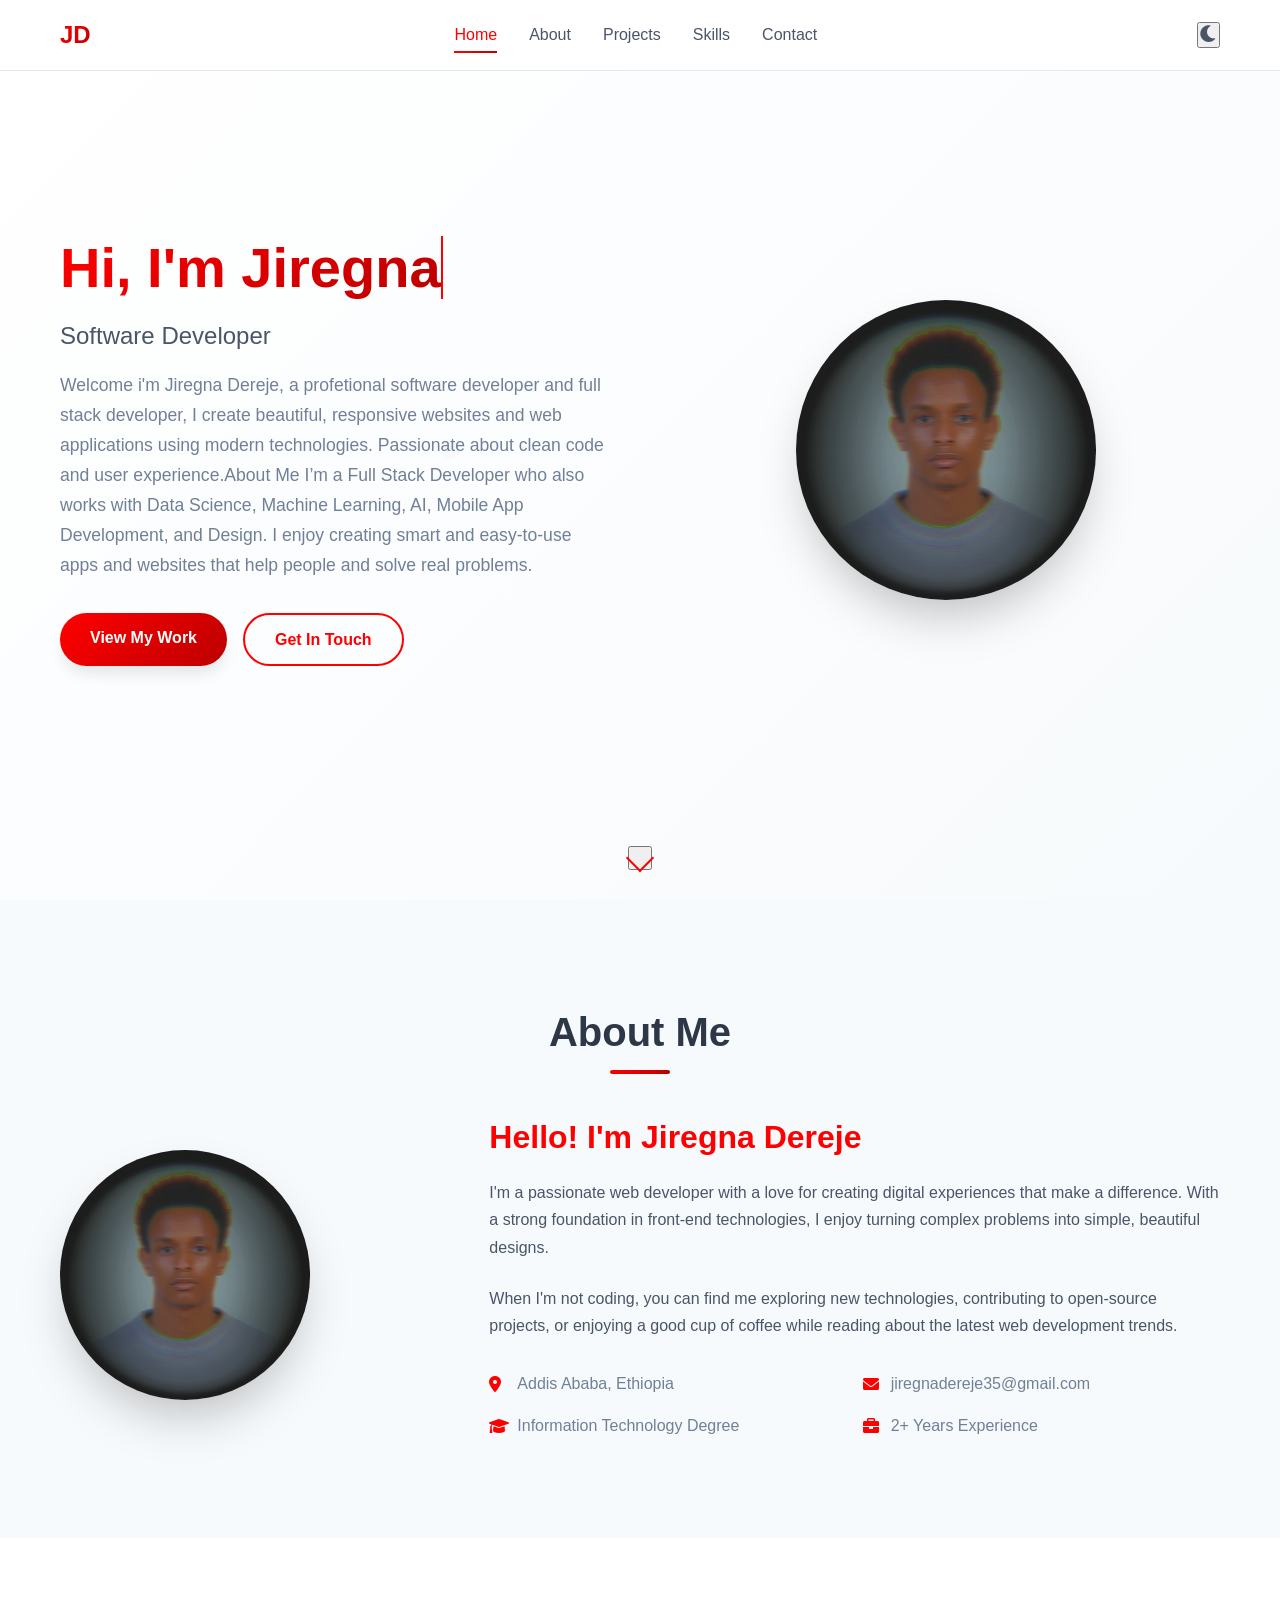
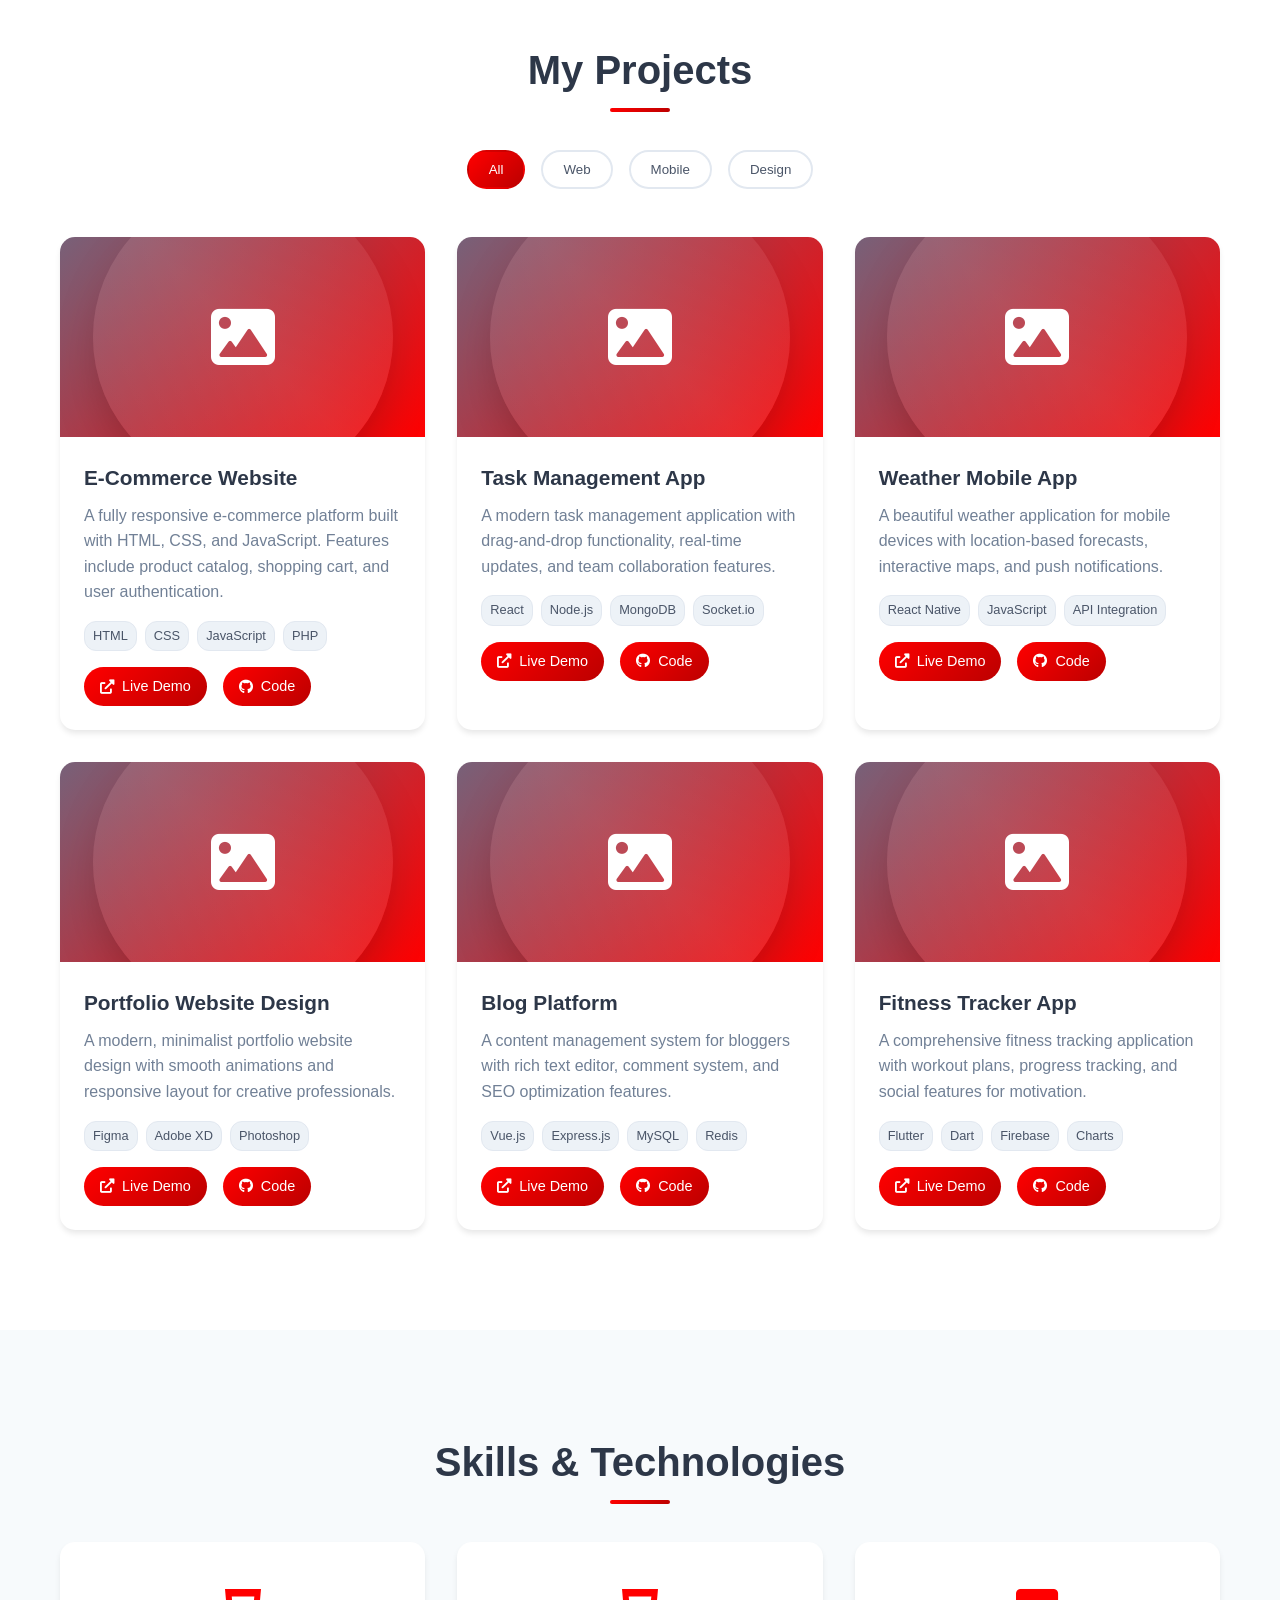
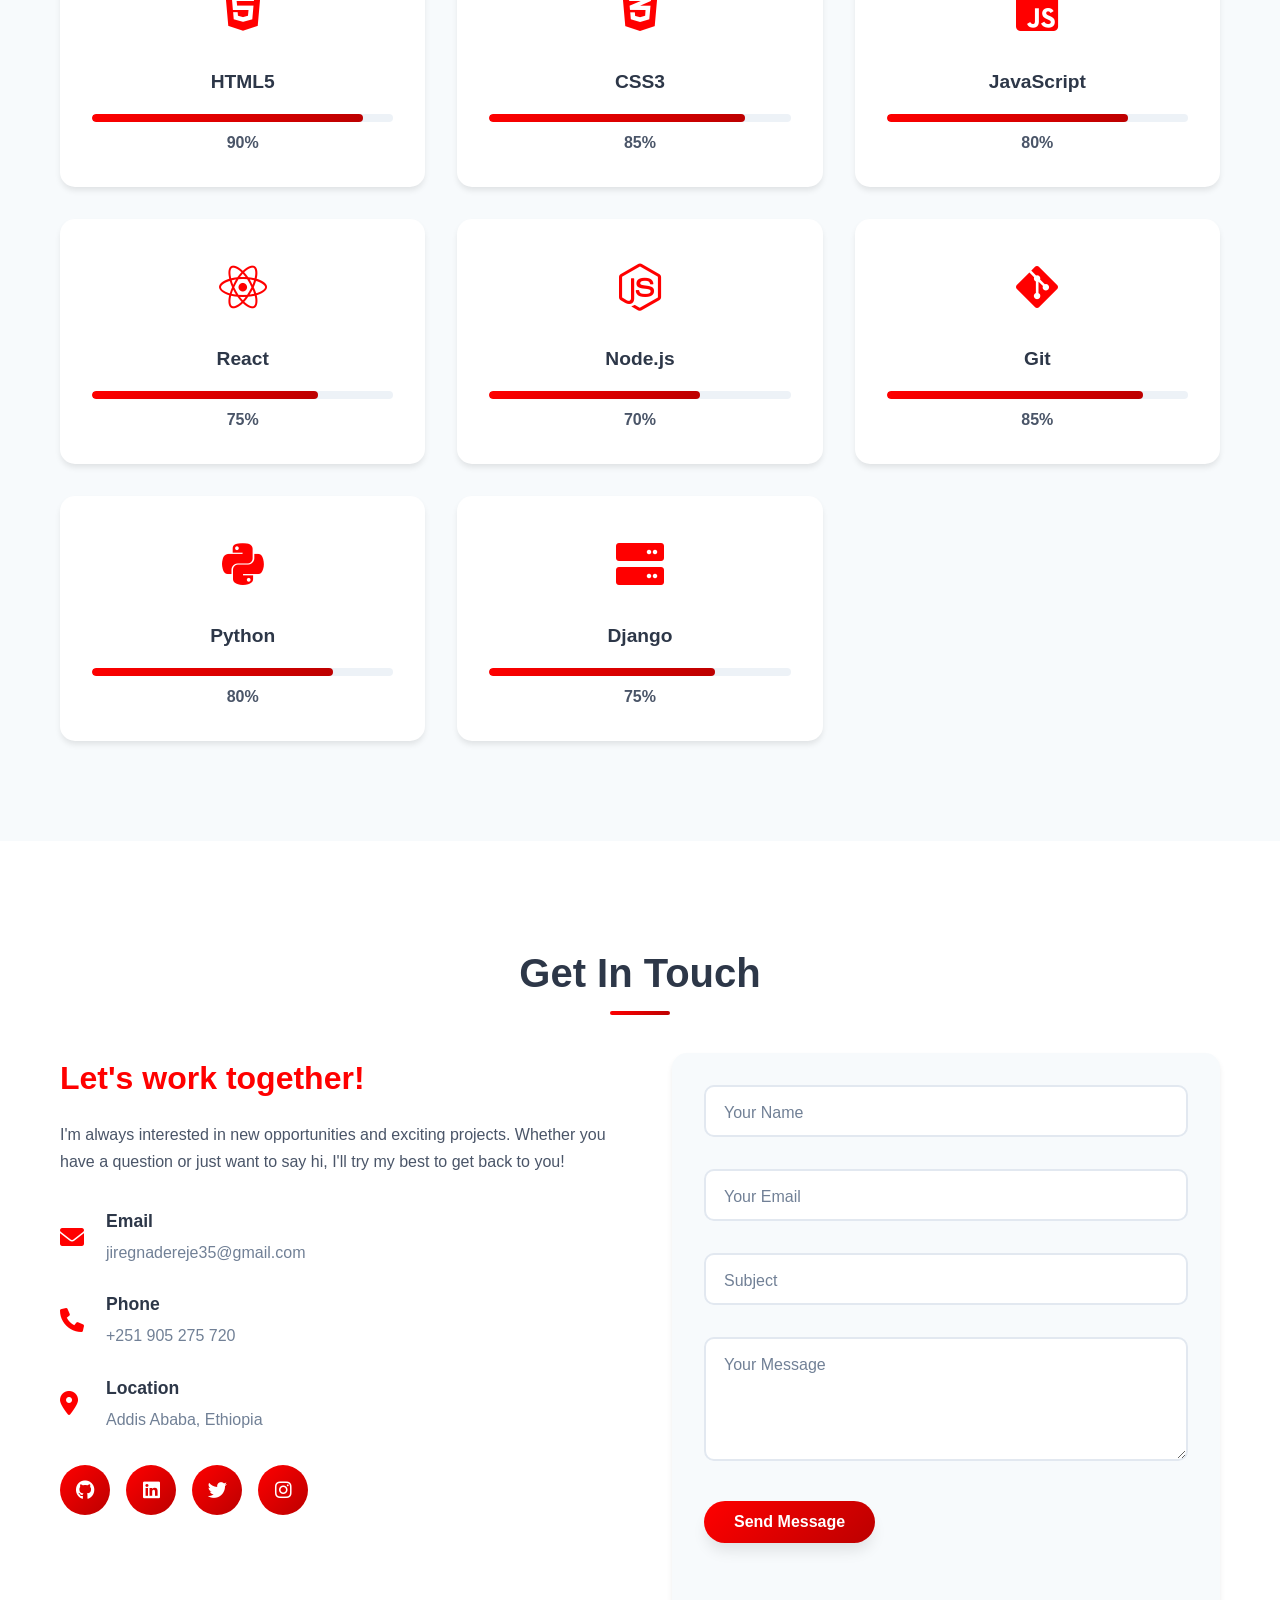
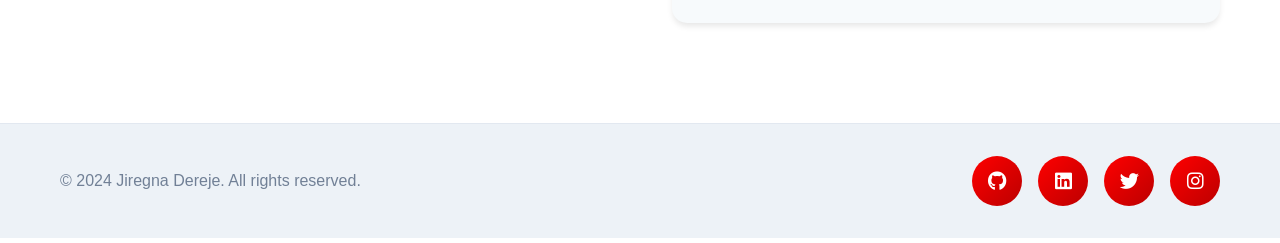
==== index.html @ 5b6cda1b "jd portfolio" ====
<!DOCTYPE html>
<html lang="en">
<head>
    <meta charset="UTF-8">
    <meta name="viewport" content="width=device-width, initial-scale=1.0">
    <title>Jiregna Dereje Portfolio</title>
    <link rel="stylesheet" href="style.css">
    <link href="https://cdnjs.cloudflare.com/ajax/libs/font-awesome/6.0.0/css/all.min.css" rel="stylesheet">
</head>
<body>
    <!-- Preloader -->
    <div id="preloader">
        <div class="loader">
            <div class="loader-inner"></div>
        </div>
    </div>

    <!-- Navigation -->
    <nav class="navbar" id="navbar">
        <div class="nav-container">
            <div class="nav-logo">
                <a href="#home">JD</a>
            </div>
            <div class="nav-menu" id="nav-menu">
                <a href="#home" class="nav-link active">Home</a>
                <a href="#about" class="nav-link">About</a>
                <a href="#projects" class="nav-link">Projects</a>
                <a href="#skills" class="nav-link">Skills</a>
                <a href="#contact" class="nav-link">Contact</a>
            </div>
            <button class="nav-toggle" id="nav-toggle" type="button" aria-label="Toggle navigation">
                <span class="bar"></span>
                <span class="bar"></span>
                <span class="bar"></span>
            </button>
            <button class="theme-toggle" id="theme-toggle" type="button" aria-label="Toggle theme">
                <i class="fas fa-moon"></i>
            </button>
        </div>
    </nav>

    <!-- Home Section -->
    <section id="home" class="home">
        <div class="home-container">
            <div class="home-content">
                <h1 class="home-title">
                    <span class="typewriter" id="typewriter">Hi, I'm Jiregna Dereje</span>
                </h1>
                <p class="home-subtitle">Software Developer</p>
                <p class="home-description">
                   Welcome i'm Jiregna Dereje, a profetional software developer and full stack developer,
                    I create beautiful, responsive websites and web applications 
                    using modern technologies. Passionate about clean code and 
                    user experience.About Me
                    I’m a Full Stack Developer who also works with Data Science, Machine Learning, 
                    AI, Mobile App Development, and Design. 
                    I enjoy creating smart and easy-to-use apps and websites that help people and solve real problems.
                </p>
                <div class="home-buttons">
                    <a href="#projects" class="btn btn-primary">View My Work</a>
                    <a href="#contact" class="btn btn-secondary">Get In Touch</a>
                </div>
            </div>
            <div class="home-image">
                <div class="profile-image">
                    <img class="profile-default" src="assets/Screenshot_20250202_164718_Photo Editor.jpg" alt="Profile">
                    <img class="profile-hover" src="assets/Screenshot_20250421_112742_Gallery.jpg" alt="Profile alternate">
                    <div class="image-placeholder" style="display: none;">
                        <i class="fas fa-user"></i>
                    </div>
                </div>
            </div>
        </div>
        <button class="scroll-indicator" id="scroll-indicator" type="button" aria-label="Scroll down">
            <div class="scroll-arrow"></div>
        </button>
    </section>

    <!-- About Section -->
    <section id="about" class="about">
        <div class="container">
            <h2 class="section-title">About Me</h2>
            <div class="about-content">
                <div class="about-image">
                    <div class="profile-image">
                            <img class="profile-default" src="assets/Screenshot_20250202_164718_Photo Editor.jpg" alt="Profile">
                            <img class="profile-hover" src="assets/Screenshot_20250421_112742_Gallery.jpg" alt="Profile alternate">
                        <div class="image-placeholder" style="display: none;">
                            <i class="fas fa-user"></i>
                        </div>
                    </div>
                </div>
                <div class="about-text">
                    <h3>Hello! I'm Jiregna Dereje</h3>
                    <p>
                        I'm a passionate web developer with a love for creating 
                        digital experiences that make a difference. With a strong 
                        foundation in front-end technologies, I enjoy turning 
                        complex problems into simple, beautiful designs.
                    </p>
                    <p>
                        When I'm not coding, you can find me exploring new 
                        technologies, contributing to open-source projects, or 
                        enjoying a good cup of coffee while reading about the 
                        latest web development trends.
                    </p>
                    <div class="about-details">
                        <div class="detail-item">
                            <i class="fas fa-map-marker-alt"></i>
                            <span>Addis Ababa, Ethiopia</span>
                        </div>
                        <div class="detail-item">
                            <i class="fas fa-envelope"></i>
                            <span>jiregnadereje35@gmail.com</span>
                        </div>
                        <div class="detail-item">
                            <i class="fas fa-graduation-cap"></i>
                            <span>Information Technology Degree</span>
                        </div>
                        <div class="detail-item">
                            <i class="fas fa-briefcase"></i>
                            <span>2+ Years Experience</span>
                        </div>
                    </div>
                </div>
            </div>
        </div>
    </section>

    <!-- Projects Section -->
    <section id="projects" class="projects">
        <div class="container">
            <h2 class="section-title">My Projects</h2>
            <div class="project-filters">
                <button class="filter-btn active" data-filter="all">All</button>
                <button class="filter-btn" data-filter="web">Web</button>
                <button class="filter-btn" data-filter="mobile">Mobile</button>
                <button class="filter-btn" data-filter="design">Design</button>
            </div>
            <div class="projects-grid" id="projects-grid" data-projects='[
                {
                    "id": 1,
                    "title": "E-Commerce Website",
                    "description": "A fully responsive e-commerce platform built with HTML, CSS, and JavaScript. Features include product catalog, shopping cart, and user authentication.",
                    "image": "assets/project1.jpg",
                    "category": "web",
                    "technologies": ["HTML", "CSS", "JavaScript", "PHP"],
                    "liveLink": "https://jiregnadereje.github.io/ecommerce-website",
                    "githubLink": "https://github.com/jiregnadereje/ecommerce-website"
                },
                {
                    "id": 2,
                    "title": "Task Management App",
                    "description": "A modern task management application with drag-and-drop functionality, real-time updates, and team collaboration features.",
                    "image": "assets/project2.jpg",
                    "category": "web",
                    "technologies": ["React", "Node.js", "MongoDB", "Socket.io"],
                    "liveLink": "https://jiregnadereje.github.io/task-management-app",
                    "githubLink": "https://github.com/jiregnadereje/task-management-app"
                },
                {
                    "id": 3,
                    "title": "Weather Mobile App",
                    "description": "A beautiful weather application for mobile devices with location-based forecasts, interactive maps, and push notifications.",
                    "image": "assets/project3.jpg",
                    "category": "mobile",
                    "technologies": ["React Native", "JavaScript", "API Integration"],
                    "liveLink": "https://jiregnadereje.github.io/weather-mobile-app",
                    "githubLink": "https://github.com/jiregnadereje/weather-mobile-app"
                },
                {
                    "id": 4,
                    "title": "Portfolio Website Design",
                    "description": "A modern, minimalist portfolio website design with smooth animations and responsive layout for creative professionals.",
                    "image": "assets/project4.jpg",
                    "category": "design",
                    "technologies": ["Figma", "Adobe XD", "Photoshop"],
                    "liveLink": "https://jiregnadereje.github.io/portfolio-design",
                    "githubLink": "https://github.com/jiregnadereje/portfolio-design"
                },
                {
                    "id": 5,
                    "title": "Blog Platform",
                    "description": "A content management system for bloggers with rich text editor, comment system, and SEO optimization features.",
                    "image": "assets/project5.jpg",
                    "category": "web",
                    "technologies": ["Vue.js", "Express.js", "MySQL", "Redis"],
                    "liveLink": "https://jiregnadereje.github.io/blog-platform",
                    "githubLink": "https://github.com/jiregnadereje/blog-platform"
                },
                {
                    "id": 6,
                    "title": "Fitness Tracker App",
                    "description": "A comprehensive fitness tracking application with workout plans, progress tracking, and social features for motivation.",
                    "image": "assets/project6.jpg",
                    "category": "mobile",
                    "technologies": ["Flutter", "Dart", "Firebase", "Charts"],
                    "liveLink": "https://jiregnadereje.github.io/fitness-tracker-app",
                    "githubLink": "https://github.com/jiregnadereje/fitness-tracker-app"
                }
            ]'>
                <!-- Projects will be dynamically loaded here -->
            </div>
        </div>
    </section>

    <!-- Skills Section -->
    <section id="skills" class="skills">
        <div class="container">
            <h2 class="section-title">Skills & Technologies</h2>
            <div class="skills-content">
                <div class="skills-grid">
                    <div class="skill-item">
                        <div class="skill-icon">
                            <i class="fab fa-html5"></i>
                        </div>
                        <h3>HTML5</h3>
                        <div class="skill-bar">
                            <div class="skill-progress" data-width="90%"></div>
                        </div>
                        <span class="skill-percentage">90%</span>
                    </div>
                    <div class="skill-item">
                        <div class="skill-icon">
                            <i class="fab fa-css3-alt"></i>
                        </div>
                        <h3>CSS3</h3>
                        <div class="skill-bar">
                            <div class="skill-progress" data-width="85%"></div>
                        </div>
                        <span class="skill-percentage">85%</span>
                    </div>
                    <div class="skill-item">
                        <div class="skill-icon">
                            <i class="fab fa-js-square"></i>
                        </div>
                        <h3>JavaScript</h3>
                        <div class="skill-bar">
                            <div class="skill-progress" data-width="80%"></div>
                        </div>
                        <span class="skill-percentage">80%</span>
                    </div>
                    <div class="skill-item">
                        <div class="skill-icon">
                            <i class="fab fa-react"></i>
                        </div>
                        <h3>React</h3>
                        <div class="skill-bar">
                            <div class="skill-progress" data-width="75%"></div>
                        </div>
                        <span class="skill-percentage">75%</span>
                    </div>
                    <div class="skill-item">
                        <div class="skill-icon">
                            <i class="fab fa-node-js"></i>
                        </div>
                        <h3>Node.js</h3>
                        <div class="skill-bar">
                            <div class="skill-progress" data-width="70%"></div>
                        </div>
                        <span class="skill-percentage">70%</span>
                    </div>
                    <div class="skill-item">
                        <div class="skill-icon">
                            <i class="fab fa-git-alt"></i>
                        </div>
                        <h3>Git</h3>
                        <div class="skill-bar">
                            <div class="skill-progress" data-width="85%"></div>
                        </div>
                        <span class="skill-percentage">85%</span>
                    </div>
                    <div class="skill-item">
                        <div class="skill-icon">
                            <i class="fab fa-python"></i>
                        </div>
                        <h3>Python</h3>
                        <div class="skill-bar">
                            <div class="skill-progress" data-width="80%"></div>
                        </div>
                        <span class="skill-percentage">80%</span>
                    </div>
                    <div class="skill-item">
                        <div class="skill-icon">
                            <i class="fas fa-server"></i>
                        </div>
                        <h3>Django</h3>
                        <div class="skill-bar">
                            <div class="skill-progress" data-width="75%"></div>
                        </div>
                        <span class="skill-percentage">75%</span>
                    </div>
                </div>
            </div>
        </div>
    </section>

    <!-- Contact Section -->
    <section id="contact" class="contact">
        <div class="container">
            <h2 class="section-title">Get In Touch</h2>
            <div class="contact-content">
                <div class="contact-info">
                    <h3>Let's work together!</h3>
                    <p>
                        I'm always interested in new opportunities and exciting projects. 
                        Whether you have a question or just want to say hi, I'll try my 
                        best to get back to you!
                    </p>
                    <div class="contact-details">
                        <div class="contact-item">
                            <i class="fas fa-envelope"></i>
                            <div>
                                <h4>Email</h4>
                                <p>jiregnadereje35@gmail.com</p>
                            </div>
                        </div>
                        <div class="contact-item">
                            <i class="fas fa-phone"></i>
                            <div>
                                <h4>Phone</h4>
                                <p>+251 905 275 720</p>
                            </div>
                        </div>
                        <div class="contact-item">
                            <i class="fas fa-map-marker-alt"></i>
                            <div>
                                <h4>Location</h4>
                                <p>Addis Ababa, Ethiopia</p>
                            </div>
                        </div>
                    </div>
                    <div class="social-links">
                        <a href="https://github.com/jiregnadereje" class="social-link" target="_blank" rel="noopener"><i class="fab fa-github"></i></a>
                        <a href="https://linkedin.com/in/jiregna-dereje" class="social-link" target="_blank" rel="noopener"><i class="fab fa-linkedin"></i></a>
                        <a href="https://twitter.com/jiregnadereje" class="social-link" target="_blank" rel="noopener"><i class="fab fa-twitter"></i></a>
                        <a href="https://instagram.com/jiregnadereje" class="social-link" target="_blank" rel="noopener"><i class="fab fa-instagram"></i></a>
                    </div>
                </div>
                <div class="contact-form">
                    <form id="contact-form">
                        <div class="form-group">
                            <input type="text" id="name" name="name" required>
                            <label for="name">Your Name</label>
                        </div>
                        <div class="form-group">
                            <input type="email" id="email" name="email" required>
                            <label for="email">Your Email</label>
                        </div>
                        <div class="form-group">
                            <input type="text" id="subject" name="subject" required>
                            <label for="subject">Subject</label>
                        </div>
                        <div class="form-group">
                            <textarea id="message" name="message" rows="5" required></textarea>
                            <label for="message">Your Message</label>
                        </div>
                        <button type="submit" class="btn btn-primary">Send Message</button>
                    </form>
                    <div id="form-message" class="form-message"></div>
                </div>
            </div>
        </div>
    </section>

    <!-- Footer -->
    <footer class="footer">
        <div class="container">
            <div class="footer-content">
                <div class="footer-text">
                    <p>&copy; 2024 Jiregna Dereje. All rights reserved.</p>
                </div>
                <div class="footer-social">
                    <a href="https://github.com/jiregnadereje" class="social-link" target="_blank" rel="noopener"><i class="fab fa-github"></i></a>
                    <a href="https://linkedin.com/in/jiregna-dereje" class="social-link" target="_blank" rel="noopener"><i class="fab fa-linkedin"></i></a>
                    <a href="https://twitter.com/jiregnadereje" class="social-link" target="_blank" rel="noopener"><i class="fab fa-twitter"></i></a>
                    <a href="https://instagram.com/jiregnadereje" class="social-link" target="_blank" rel="noopener"><i class="fab fa-instagram"></i></a>
                </div>
            </div>
        </div>
    </footer>

    <!-- Scroll to Top Button -->
    <button id="scroll-to-top" class="scroll-to-top">
        <i class="fas fa-arrow-up"></i>
    </button>

    <script src="script.js"></script>
</body>
</html>
---- style.css ----
/* CSS Reset and Base Styles */
* {
    margin: 0;
    padding: 0;
    box-sizing: border-box;
}

:root {
    /* Light Theme Colors */
    --primary-color: #ff0000;
    --secondary-color: #bc0000;
    --accent-color: #776179;
    --text-primary: #2d3748;
    --text-secondary: #4a5568;
    --text-light: #718096;
    --bg-primary: #ffffff;
    --bg-secondary: #f7fafc;
    --bg-tertiary: #edf2f7;
    --border-color: #e2e8f0;
    --shadow-light: 0 4px 6px -1px rgba(0, 0, 0, 0.1);
    --shadow-medium: 0 10px 15px -3px rgba(0, 0, 0, 0.1);
    --shadow-heavy: 0 25px 50px -12px rgba(0, 0, 0, 0.25);
    --gradient-primary: linear-gradient(135deg, var(--primary-color), var(--secondary-color));
    --gradient-accent: linear-gradient(135deg, var(--accent-color), var(--primary-color));
    --transition: all 0.3s cubic-bezier(0.4, 0, 0.2, 1);
}

/* Dark Theme Colors */
[data-theme="dark"] {
    --text-primary: #f7fafc;
    --text-secondary: #e2e8f0;
    --text-light: #a0aec0;
    --bg-primary: #1a202c;
    --bg-secondary: #2d3748;
    --bg-tertiary: #4a5568;
    --border-color: #4a5568;
    --shadow-light: 0 4px 6px -1px rgba(0, 0, 0, 0.3);
    --shadow-medium: 0 10px 15px -3px rgba(0, 0, 0, 0.3);
    --shadow-heavy: 0 25px 50px -12px rgba(0, 0, 0, 0.5);
}

html {
    scroll-behavior: smooth;
}

body {
    font-family: 'Inter', -apple-system, BlinkMacSystemFont, 'Segoe UI', Roboto, sans-serif;
    line-height: 1.6;
    color: var(--text-primary);
    background-color: var(--bg-primary);
    transition: var(--transition);
    overflow-x: hidden;
}

.container {
    max-width: 1200px;
    margin: 0 auto;
    padding: 0 20px;
}

/* Preloader Styles */
#preloader {
    position: fixed;
    top: 0;
    left: 0;
    width: 100%;
    height: 100%;
    background: var(--bg-primary);
    display: flex;
    justify-content: center;
    align-items: center;
    z-index: 9999;
    transition: opacity 0.5s ease;
}

.loader {
    width: 50px;
    height: 50px;
    border: 3px solid var(--border-color);
    border-top: 3px solid var(--primary-color);
    border-radius: 50%;
    animation: spin 1s linear infinite;
}

.loader-inner {
    width: 30px;
    height: 30px;
    border: 2px solid transparent;
    border-top: 2px solid var(--accent-color);
    border-radius: 50%;
    animation: spin 0.8s linear infinite reverse;
    margin: 8px auto;
}

@keyframes spin {
    0% { transform: rotate(0deg); }
    100% { transform: rotate(360deg); }
}

/* Navigation Styles */
.navbar {
    position: fixed;
    top: 0;
    width: 100%;
    background: rgba(255, 255, 255, 0.95);
    backdrop-filter: blur(10px);
    border-bottom: 1px solid var(--border-color);
    z-index: 1000;
    transition: var(--transition);
}

[data-theme="dark"] .navbar {
    background: rgba(26, 32, 44, 0.95);
}

.nav-container {
    max-width: 1200px;
    margin: 0 auto;
    padding: 0 20px;
    display: flex;
    justify-content: space-between;
    align-items: center;
    height: 70px;
}

.nav-logo a {
    font-size: 1.5rem;
    font-weight: 700;
    text-decoration: none;
    background: var(--gradient-primary);
    -webkit-background-clip: text;
    -webkit-text-fill-color: transparent;
    background-clip: text;
}

.nav-menu {
    display: flex;
    gap: 2rem;
}

.nav-link {
    text-decoration: none;
    color: var(--text-secondary);
    font-weight: 500;
    position: relative;
    transition: var(--transition);
}

.nav-link:hover,
.nav-link.active {
    color: var(--primary-color);
}

.nav-link::after {
    content: '';
    position: absolute;
    bottom: -5px;
    left: 0;
    width: 0;
    height: 2px;
    background: var(--gradient-primary);
    transition: var(--transition);
}

.nav-link:hover::after,
.nav-link.active::after {
    width: 100%;
}

.nav-toggle {
    display: none;
    flex-direction: column;
    cursor: pointer;
}

.bar {
    width: 25px;
    height: 3px;
    background: var(--text-primary);
    margin: 3px 0;
    transition: var(--transition);
}

.theme-toggle {
    cursor: pointer;
    font-size: 1.2rem;
    color: var(--text-secondary);
    transition: var(--transition);
    margin-left: 1rem;
}

.theme-toggle:hover {
    color: var(--primary-color);
    transform: rotate(180deg);
}

/* Home Section */
.home {
    min-height: 100vh;
    display: flex;
    align-items: center;
    background: linear-gradient(135deg, var(--bg-primary) 0%, var(--bg-secondary) 100%);
    position: relative;
    overflow: hidden;
}

.home::before {
    content: '';
    position: absolute;
    top: 0;
    left: 0;
    right: 0;
    bottom: 0;
    background: url('data:image/svg+xml,<svg xmlns="http://www.w3.org/2000/svg" viewBox="0 0 100 100"><defs><pattern id="grain" width="100" height="100" patternUnits="userSpaceOnUse"><circle cx="50" cy="50" r="1" fill="%23667eea" opacity="0.1"/></pattern></defs><rect width="100" height="100" fill="url(%23grain)"/></svg>');
    opacity: 0.3;
}

.home-container {
    max-width: 1200px;
    margin: 0 auto;
    padding: 0 20px;
    display: grid;
    grid-template-columns: 1fr 1fr;
    gap: 4rem;
    align-items: center;
    position: relative;
    z-index: 1;
}

.home-content {
    animation: slideInLeft 1s ease-out;
}

.home-title {
    font-size: 3.5rem;
    font-weight: 700;
    margin-bottom: 1rem;
    line-height: 1.2;
}

.typewriter {
    background: var(--gradient-primary);
    -webkit-background-clip: text;
    -webkit-text-fill-color: transparent;
    background-clip: text;
    border-right: 2px solid var(--primary-color);
    animation: blink 1s infinite;
}

.home-subtitle {
    font-size: 1.5rem;
    color: var(--text-secondary);
    margin-bottom: 1rem;
    font-weight: 500;
}

.home-description {
    font-size: 1.1rem;
    color: var(--text-light);
    margin-bottom: 2rem;
    line-height: 1.7;
}

.home-buttons {
    display: flex;
    gap: 1rem;
    flex-wrap: wrap;
}

.btn {
    display: inline-block;
    padding: 12px 30px;
    text-decoration: none;
    border-radius: 50px;
    font-weight: 600;
    transition: var(--transition);
    border: none;
    cursor: pointer;
    font-size: 1rem;
}

.btn-primary {
    background: var(--gradient-primary);
    color: white;
    box-shadow: var(--shadow-medium);
}

.btn-primary:hover {
    transform: translateY(-2px);
    box-shadow: var(--shadow-heavy);
}

.btn-secondary {
    background: transparent;
    color: var(--primary-color);
    border: 2px solid var(--primary-color);
}

.btn-secondary:hover {
    background: var(--primary-color);
    color: white;
    transform: translateY(-2px);
}

.home-image {
    display: flex;
    justify-content: center;
    animation: slideInRight 1s ease-out;
}

.home-image .profile-image {
    width: 300px;
    height: 300px;
}

.image-placeholder {
    width: 300px;
    height: 300px;
    background: var(--gradient-accent);
    border-radius: 50%;
    display: flex;
    align-items: center;
    justify-content: center;
    font-size: 4rem;
    color: white;
    box-shadow: var(--shadow-heavy);
    position: relative;
    overflow: hidden;
}

.image-placeholder::before {
    content: '';
    position: absolute;
    top: -50%;
    left: -50%;
    width: 200%;
    height: 200%;
    background: linear-gradient(45deg, transparent, rgba(255,255,255,0.1), transparent);
    animation: shimmer 3s infinite;
}

.profile-image {
    position: relative;
    width: 250px;
    height: 250px;
    border-radius: 50%;
    overflow: hidden;
    box-shadow: var(--shadow-heavy);
    cursor: pointer;
    transition: transform 0.3s ease;
}

.profile-image:hover {
    transform: scale(1.05);
    border: 3px solid var(--primary-color);
}

.profile-image img {
    position: absolute;
    top: 0;
    left: 0;
    width: 100%;
    height: 100%;
    object-fit: cover;
    transition: opacity 0.5s ease-in-out;
}

.profile-image .profile-default {
    opacity: 1 !important;
    z-index: 1;
    display: block;
}

.profile-image .profile-hover {
    opacity: 0 !important;
    z-index: 2;
    display: block;
}

/* Hover effect with higher specificity */
.about-image .profile-image:hover .profile-hover {
    opacity: 1 !important;
}

.about-image .profile-image:hover .profile-default {
    opacity: 0 !important;
}

/* Alternative hover selector */
.profile-image:hover .profile-hover {
    opacity: 1 !important;
}

.profile-image:hover .profile-default {
    opacity: 0 !important;
}

/* Ensure default image is always visible when not hovering */
.profile-image:not(:hover) .profile-default {
    opacity: 1 !important;
}

.profile-image:not(:hover) .profile-hover {
    opacity: 0 !important;
}

.scroll-indicator {
    position: absolute;
    bottom: 30px;
    left: 50%;
    transform: translateX(-50%);
    animation: bounce 2s infinite;
}

.scroll-arrow {
    width: 20px;
    height: 20px;
    border-right: 2px solid var(--primary-color);
    border-bottom: 2px solid var(--primary-color);
    transform: rotate(45deg);
}

/* Section Styles */
section {
    padding: 100px 0;
}

.section-title {
    text-align: center;
    font-size: 2.5rem;
    font-weight: 700;
    margin-bottom: 3rem;
    position: relative;
}

.section-title::after {
    content: '';
    position: absolute;
    bottom: -10px;
    left: 50%;
    transform: translateX(-50%);
    width: 60px;
    height: 4px;
    background: var(--gradient-primary);
    border-radius: 2px;
}

/* About Section */
.about {
    background: var(--bg-secondary);
}

.about-content {
    display: grid;
    grid-template-columns: 1fr 2fr;
    gap: 4rem;
    align-items: center;
}

.about-text h3 {
    font-size: 2rem;
    margin-bottom: 1rem;
    color: var(--primary-color);
}

.about-text p {
    margin-bottom: 1.5rem;
    color: var(--text-secondary);
    line-height: 1.7;
}

.about-details {
    display: grid;
    grid-template-columns: 1fr 1fr;
    gap: 1rem;
    margin-top: 2rem;
}

.detail-item {
    display: flex;
    align-items: center;
    gap: 0.5rem;
    color: var(--text-light);
}

.detail-item i {
    color: var(--primary-color);
    width: 20px;
}

/* Projects Section */
.project-filters {
    display: flex;
    justify-content: center;
    gap: 1rem;
    margin-bottom: 3rem;
    flex-wrap: wrap;
}

.filter-btn {
    padding: 10px 20px;
    background: transparent;
    border: 2px solid var(--border-color);
    border-radius: 25px;
    color: var(--text-secondary);
    cursor: pointer;
    transition: var(--transition);
    font-weight: 500;
}

.filter-btn:hover,
.filter-btn.active {
    background: var(--gradient-primary);
    color: white;
    border-color: transparent;
}

.projects-grid {
    display: grid;
    grid-template-columns: repeat(auto-fit, minmax(350px, 1fr));
    gap: 2rem;
}

.project-card {
    background: var(--bg-primary);
    border-radius: 15px;
    overflow: hidden;
    box-shadow: var(--shadow-light);
    transition: var(--transition);
    opacity: 0;
    transform: translateY(30px);
}

.project-card.animate {
    opacity: 1;
    transform: translateY(0);
}

.project-card:hover {
    transform: translateY(-10px);
    box-shadow: var(--shadow-heavy);
}

.project-image {
    height: 200px;
    background: var(--gradient-accent);
    display: flex;
    align-items: center;
    justify-content: center;
    font-size: 3rem;
    color: white;
    position: relative;
    overflow: hidden;
}

.project-image::before {
    content: '';
    position: absolute;
    top: 0;
    left: 0;
    right: 0;
    bottom: 0;
    background: rgba(0, 0, 0, 0.3);
    opacity: 0;
    transition: var(--transition);
}

.project-card:hover .project-image::before {
    opacity: 1;
}

.project-content {
    padding: 1.5rem;
}

.project-title {
    font-size: 1.3rem;
    font-weight: 600;
    margin-bottom: 0.5rem;
    color: var(--text-primary);
}

.project-description {
    color: var(--text-light);
    margin-bottom: 1rem;
    line-height: 1.6;
}

.project-technologies {
    display: flex;
    flex-wrap: wrap;
    gap: 0.5rem;
    margin-bottom: 1rem;
}

.tech-tag {
    background: var(--bg-tertiary);
    color: var(--text-secondary);
    padding: 4px 8px;
    border-radius: 12px;
    font-size: 0.8rem;
    font-weight: 500;
    border: 1px solid var(--border-color);
}

.project-links {
    display: flex;
    gap: 1rem;
}

.project-link {
    padding: 8px 16px;
    background: var(--gradient-primary);
    color: white;
    text-decoration: none;
    border-radius: 20px;
    font-size: 0.9rem;
    font-weight: 500;
    transition: var(--transition);
    display: flex;
    align-items: center;
    gap: 0.5rem;
}

.project-link:hover {
    transform: translateY(-2px);
    box-shadow: var(--shadow-medium);
}

/* Skills Section */
.skills {
    background: var(--bg-secondary);
}

.skills-grid {
    display: grid;
    grid-template-columns: repeat(auto-fit, minmax(300px, 1fr));
    gap: 2rem;
}

.skill-item {
    background: var(--bg-primary);
    padding: 2rem;
    border-radius: 15px;
    text-align: center;
    box-shadow: var(--shadow-light);
    transition: var(--transition);
    opacity: 0;
    transform: translateY(30px);
}

.skill-item.animate {
    opacity: 1;
    transform: translateY(0);
}

.skill-item:hover {
    transform: translateY(-5px);
    box-shadow: var(--shadow-medium);
}

.skill-icon {
    font-size: 3rem;
    margin-bottom: 1rem;
    color: var(--primary-color);
}

.skill-item h3 {
    font-size: 1.2rem;
    margin-bottom: 1rem;
    color: var(--text-primary);
}

.skill-bar {
    width: 100%;
    height: 8px;
    background: var(--bg-tertiary);
    border-radius: 4px;
    overflow: hidden;
    margin-bottom: 0.5rem;
}

.skill-progress {
    height: 100%;
    background: var(--gradient-primary);
    border-radius: 4px;
    width: 0;
    transition: width 2s ease-in-out;
}

.skill-percentage {
    font-weight: 600;
    color: var(--text-secondary);
}

/* Contact Section */
.contact-content {
    display: grid;
    grid-template-columns: 1fr 1fr;
    gap: 4rem;
}

.contact-info h3 {
    font-size: 2rem;
    margin-bottom: 1rem;
    color: var(--primary-color);
}

.contact-info p {
    color: var(--text-secondary);
    margin-bottom: 2rem;
    line-height: 1.7;
}

.contact-details {
    margin-bottom: 2rem;
}

.contact-item {
    display: flex;
    align-items: center;
    gap: 1rem;
    margin-bottom: 1.5rem;
}

.contact-item i {
    font-size: 1.5rem;
    color: var(--primary-color);
    width: 30px;
}

.contact-item h4 {
    font-size: 1.1rem;
    margin-bottom: 0.25rem;
    color: var(--text-primary);
}

.contact-item p {
    color: var(--text-light);
    margin: 0;
}

.social-links {
    display: flex;
    gap: 1rem;
}

.social-link {
    display: flex;
    align-items: center;
    justify-content: center;
    width: 50px;
    height: 50px;
    background: var(--gradient-primary);
    color: white;
    border-radius: 50%;
    text-decoration: none;
    transition: var(--transition);
    font-size: 1.2rem;
}

.social-link:hover {
    transform: translateY(-3px);
    box-shadow: var(--shadow-medium);
}

/* Contact Form */
.contact-form {
    background: var(--bg-secondary);
    padding: 2rem;
    border-radius: 15px;
    box-shadow: var(--shadow-light);
}

.form-group {
    position: relative;
    margin-bottom: 2rem;
}

.form-group input,
.form-group textarea {
    width: 100%;
    padding: 15px;
    border: 2px solid var(--border-color);
    border-radius: 10px;
    background: var(--bg-primary);
    color: var(--text-primary);
    font-size: 1rem;
    transition: var(--transition);
    resize: vertical;
}

.form-group input:focus,
.form-group textarea:focus {
    outline: none;
    border-color: var(--primary-color);
    box-shadow: 0 0 0 3px rgba(102, 126, 234, 0.1);
}

.form-group label {
    position: absolute;
    top: 15px;
    left: 15px;
    color: var(--text-light);
    transition: var(--transition);
    pointer-events: none;
    background: var(--bg-primary);
    padding: 0 5px;
}

.form-group input:focus + label,
.form-group textarea:focus + label,
.form-group input:valid + label,
.form-group textarea:valid + label {
    top: -10px;
    left: 10px;
    font-size: 0.9rem;
    color: var(--primary-color);
}

.form-message {
    margin-top: 1rem;
    padding: 1rem;
    border-radius: 10px;
    text-align: center;
    font-weight: 500;
    opacity: 0;
    transform: translateY(10px);
    transition: var(--transition);
}

.form-message.show {
    opacity: 1;
    transform: translateY(0);
}

.form-message.success {
    background: rgba(34, 197, 94, 0.1);
    color: #16a34a;
    border: 1px solid rgba(34, 197, 94, 0.2);
}

.form-message.error {
    background: rgba(239, 68, 68, 0.1);
    color: #dc2626;
    border: 1px solid rgba(239, 68, 68, 0.2);
}

/* Footer */
.footer {
    background: var(--bg-tertiary);
    padding: 2rem 0;
    border-top: 1px solid var(--border-color);
}

.footer-content {
    display: flex;
    justify-content: space-between;
    align-items: center;
    flex-wrap: wrap;
    gap: 1rem;
}

.footer-text p {
    color: var(--text-light);
    margin: 0;
}

.footer-social {
    display: flex;
    gap: 1rem;
}

/* Scroll to Top Button */
.scroll-to-top {
    position: fixed;
    bottom: 30px;
    right: 30px;
    width: 50px;
    height: 50px;
    background: var(--gradient-primary);
    color: white;
    border: none;
    border-radius: 50%;
    cursor: pointer;
    font-size: 1.2rem;
    box-shadow: var(--shadow-medium);
    transition: var(--transition);
    opacity: 0;
    visibility: hidden;
    z-index: 1000;
}

.scroll-to-top.show {
    opacity: 1;
    visibility: visible;
}

.scroll-to-top:hover {
    transform: translateY(-3px);
    box-shadow: var(--shadow-heavy);
}

/* Animations */
@keyframes slideInLeft {
    from {
        opacity: 0;
        transform: translateX(-50px);
    }
    to {
        opacity: 1;
        transform: translateX(0);
    }
}

@keyframes slideInRight {
    from {
        opacity: 0;
        transform: translateX(50px);
    }
    to {
        opacity: 1;
        transform: translateX(0);
    }
}

@keyframes fadeInUp {
    from {
        opacity: 0;
        transform: translateY(30px);
    }
    to {
        opacity: 1;
        transform: translateY(0);
    }
}

@keyframes bounce {
    0%, 20%, 50%, 80%, 100% {
        transform: translateX(-50%) translateY(0);
    }
    40% {
        transform: translateX(-50%) translateY(-10px);
    }
    60% {
        transform: translateX(-50%) translateY(-5px);
    }
}

@keyframes blink {
    0%, 50% {
        border-color: var(--primary-color);
    }
    51%, 100% {
        border-color: transparent;
    }
}

@keyframes shimmer {
    0% {
        transform: translateX(-100%) translateY(-100%) rotate(45deg);
    }
    100% {
        transform: translateX(100%) translateY(100%) rotate(45deg);
    }
}

/* Responsive Design */
@media (max-width: 768px) {
    .nav-menu {
        position: fixed;
        left: -100%;
        top: 70px;
        flex-direction: column;
        background: var(--bg-primary);
        width: 100%;
        text-align: center;
        transition: var(--transition);
        box-shadow: var(--shadow-medium);
        padding: 2rem 0;
    }

    .nav-menu.active {
        left: 0;
    }

    .nav-toggle {
        display: flex;
    }

    .nav-toggle.active .bar:nth-child(2) {
        opacity: 0;
    }

    .nav-toggle.active .bar:nth-child(1) {
        transform: translateY(8px) rotate(45deg);
    }

    .nav-toggle.active .bar:nth-child(3) {
        transform: translateY(-8px) rotate(-45deg);
    }

    .home-container {
        grid-template-columns: 1fr;
        text-align: center;
        gap: 2rem;
    }

    .home-title {
        font-size: 2.5rem;
    }

    .home-buttons {
        justify-content: center;
    }

    .about-content {
        grid-template-columns: 1fr;
        text-align: center;
    }

    .about-details {
        grid-template-columns: 1fr;
    }

    .contact-content {
        grid-template-columns: 1fr;
        gap: 2rem;
    }

    .projects-grid {
        grid-template-columns: 1fr;
    }

    .skills-grid {
        grid-template-columns: 1fr;
    }

    .footer-content {
        flex-direction: column;
        text-align: center;
    }

    .section-title {
        font-size: 2rem;
    }

    .image-placeholder {
        width: 250px;
        height: 250px;
        font-size: 3rem;
    }
    
    .home-image .profile-image {
        width: 250px;
        height: 250px;
    }
}

@media (max-width: 480px) {
    .container {
        padding: 0 15px;
    }

    .home-title {
        font-size: 2rem;
    }

    .home-subtitle {
        font-size: 1.2rem;
    }

    .btn {
        padding: 10px 20px;
        font-size: 0.9rem;
    }

    .home-buttons {
        flex-direction: column;
        align-items: center;
    }

    .project-filters {
        flex-direction: column;
        align-items: center;
    }

    .filter-btn {
        width: 200px;
    }

    .image-placeholder {
        width: 200px;
        height: 200px;
        font-size: 2.5rem;
    }
    
    .home-image .profile-image {
        width: 200px;
        height: 200px;
    }
}

/* Utility Classes */
.fade-in {
    opacity: 0;
    transform: translateY(30px);
    transition: all 0.6s ease;
}

.fade-in.visible {
    opacity: 1;
    transform: translateY(0);
}

.hidden {
    display: none !important;
}

/* Print Styles */
@media print {
    .navbar,
    .scroll-to-top,
    #preloader {
        display: none !important;
    }
    
    body {
        background: white !important;
        color: black !important;
    }
    
    .home,
    .about,
    .projects,
    .skills,
    .contact {
        page-break-inside: avoid;
    }
}
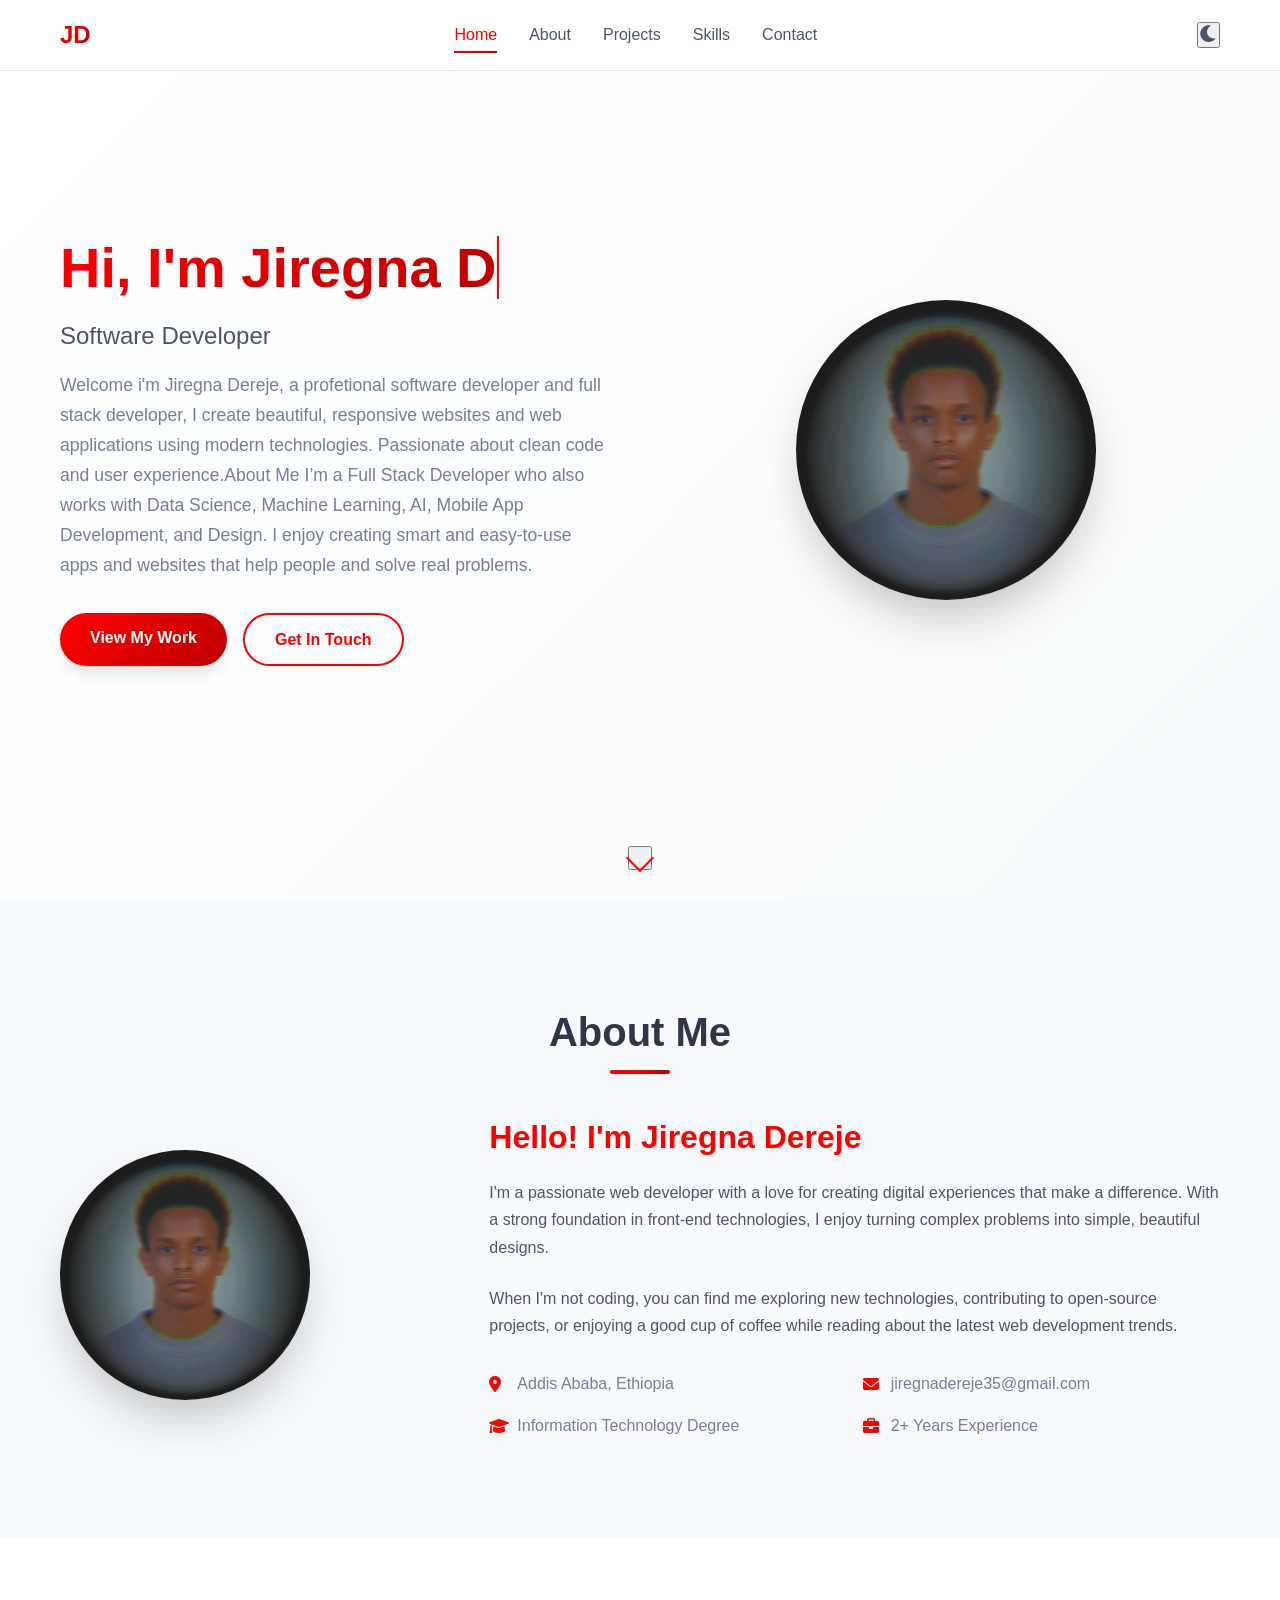
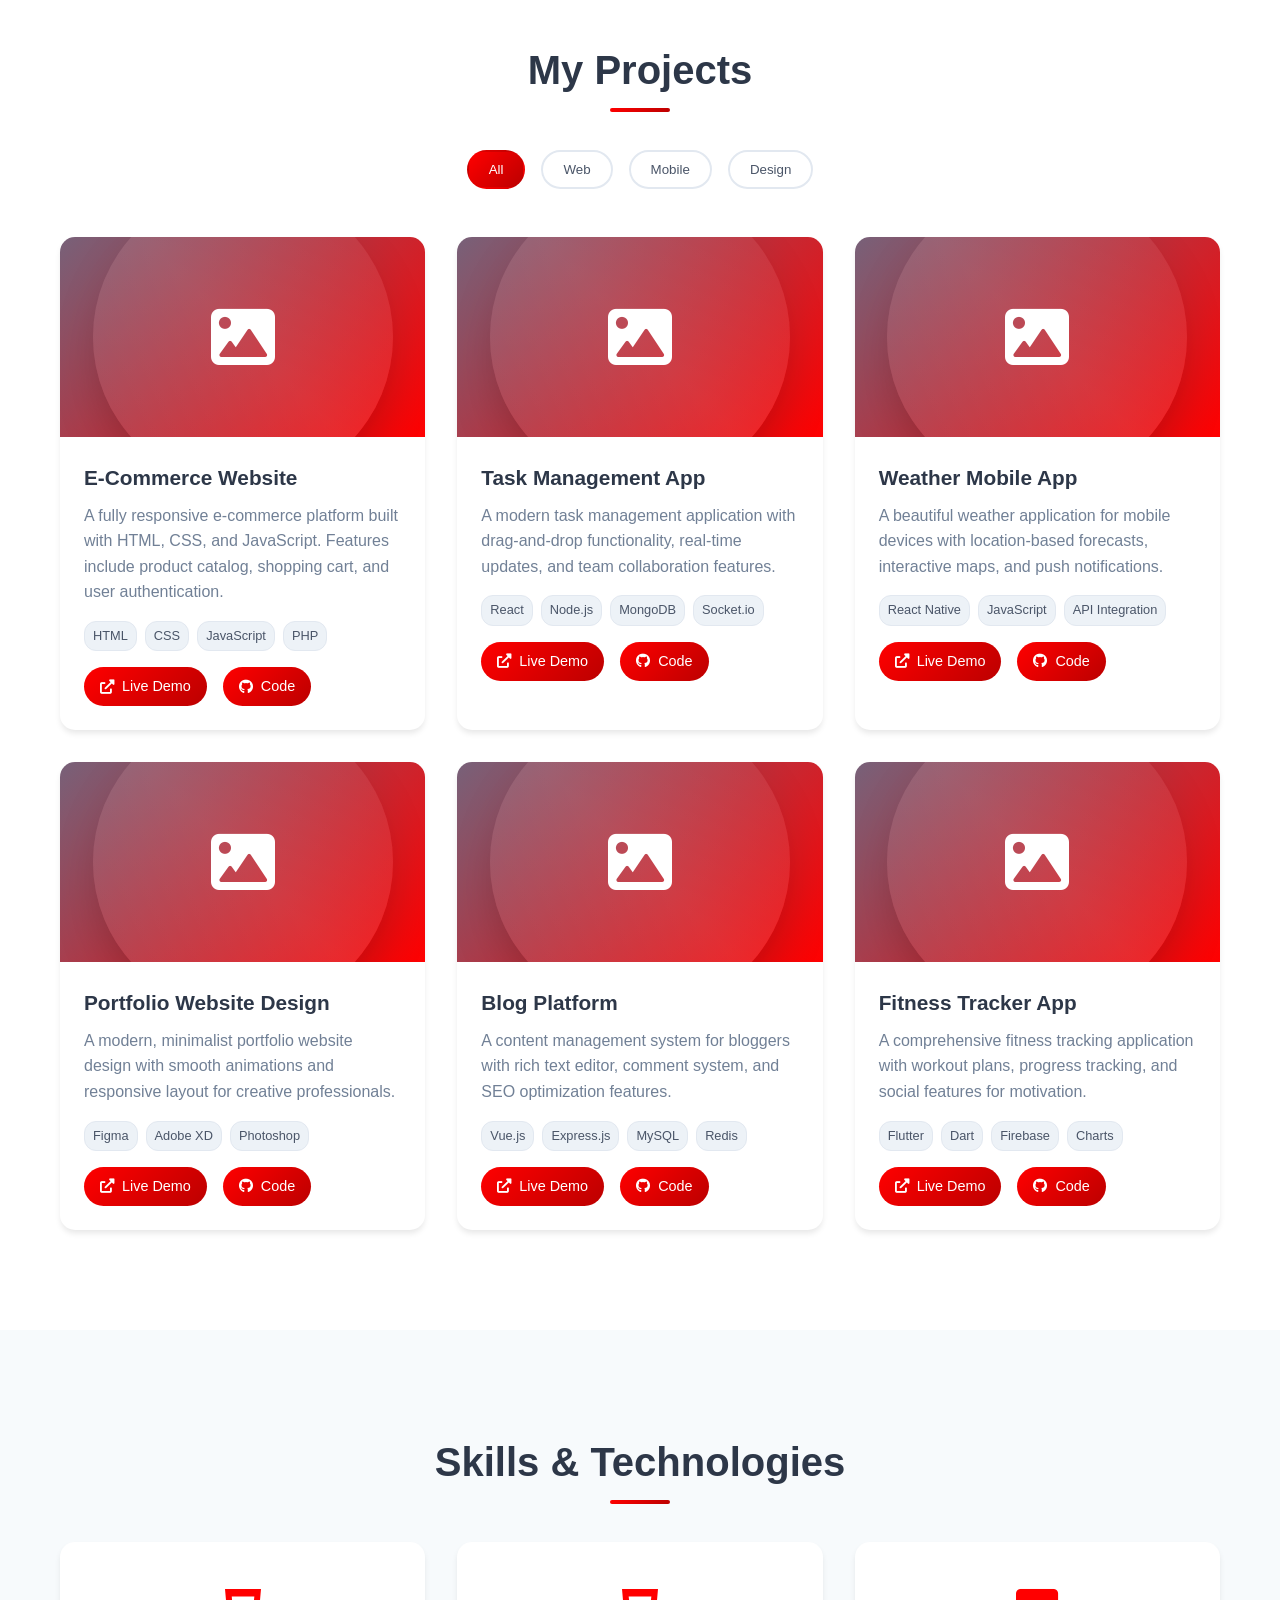
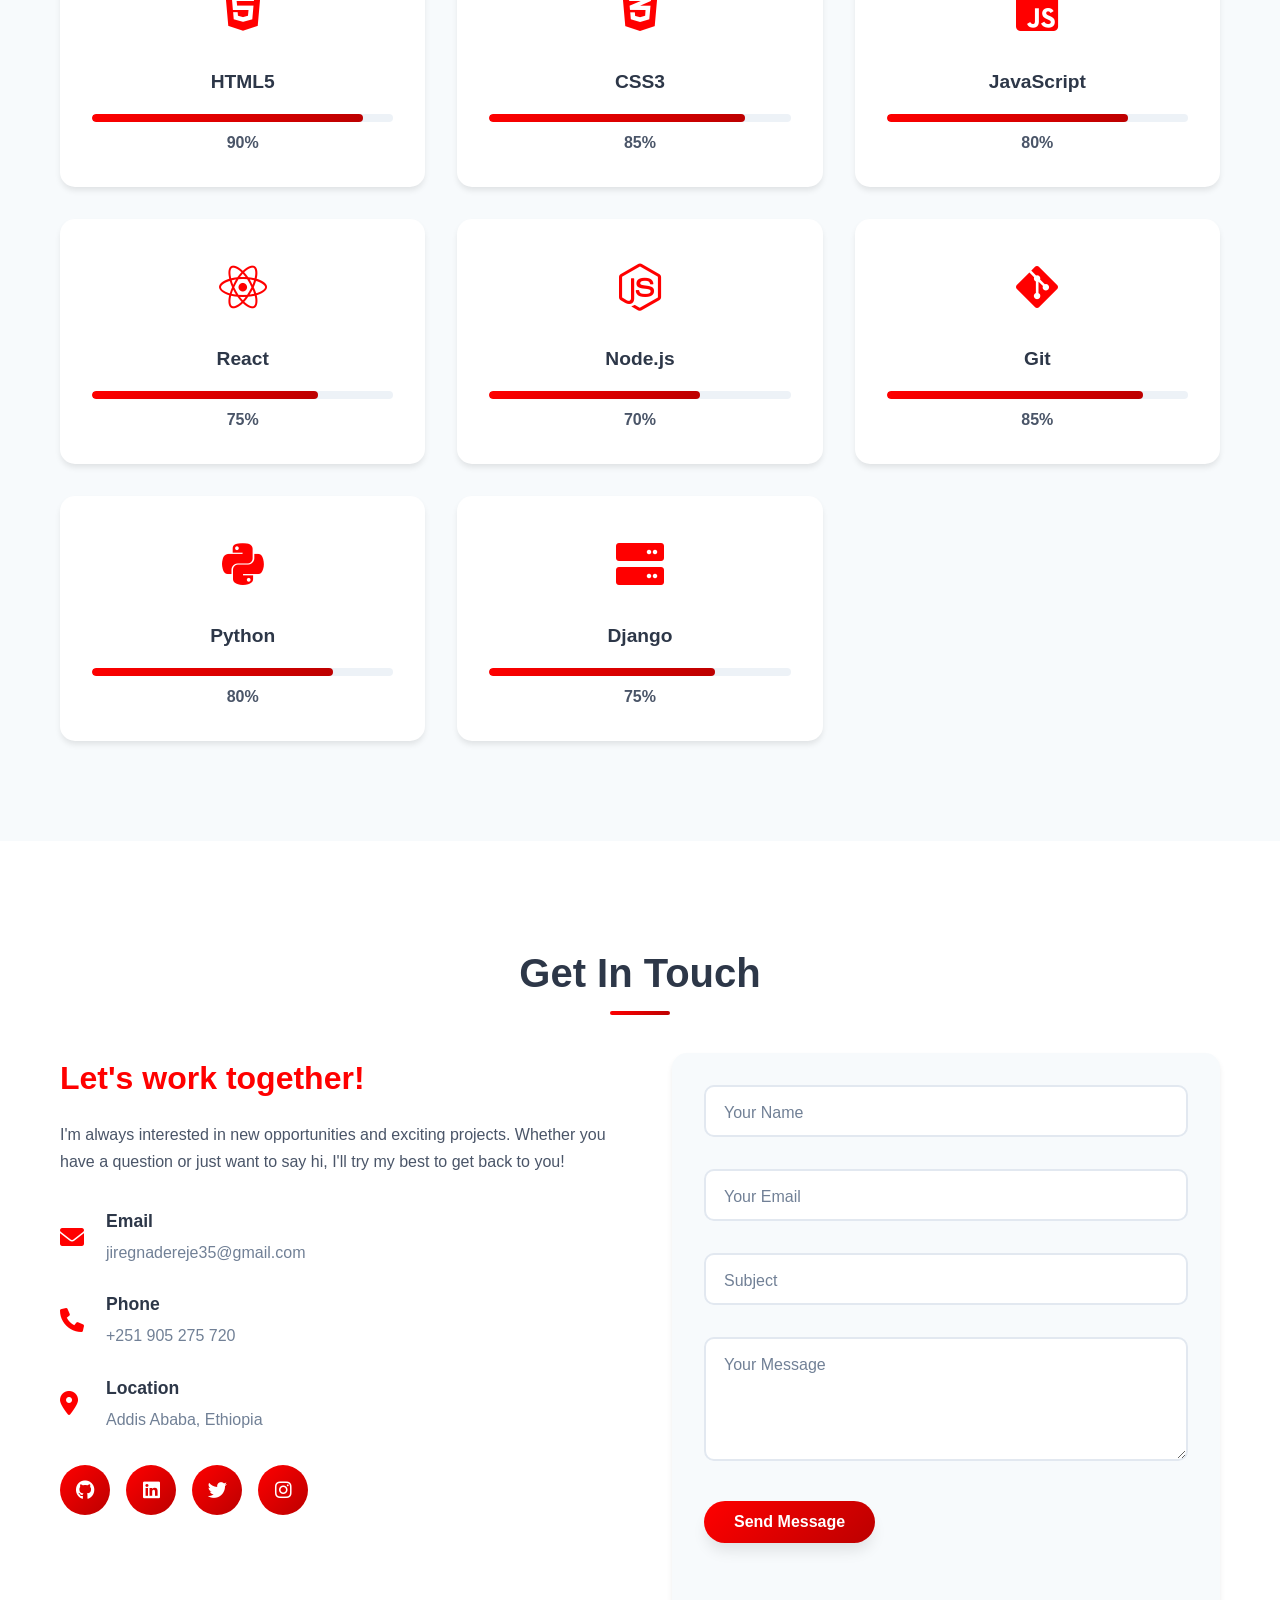
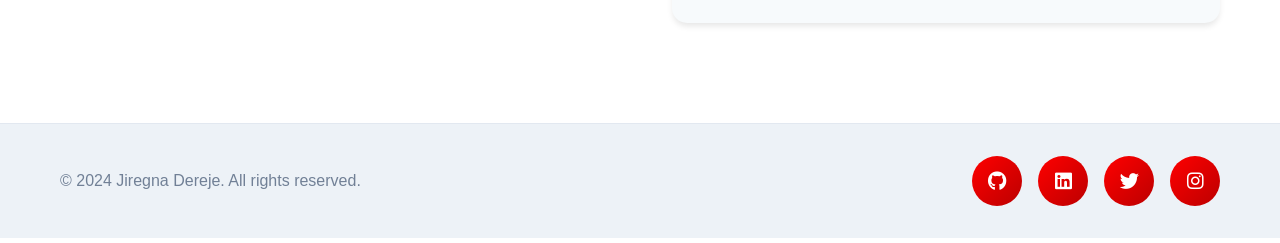
==== commit 25a972b5: "update portfolio" ====
--- a/index.html
+++ b/index.html
@@ -355,7 +355,9 @@
                             <textarea id="message" name="message" rows="5" required></textarea>
                             <label for="message">Your Message</label>
                         </div>
-                        <button type="submit" class="btn btn-primary">Send Message</button>
+                       <a href="https://docs.google.com/forms/d/e/1FAIpQLSd7SISfqE5SCwqB0vaEbTjcxxmYDmQosMJYewBlqE2ng7KYfA/viewform?usp=sharing&ouid=118332209393945493617" target="_blank" rel="noopener noreferrer">
+                            <button type="submit" class="btn btn-primary">Send Message</button>
+                        </a>
                     </form>
                     <div id="form-message" class="form-message"></div>
                 </div>
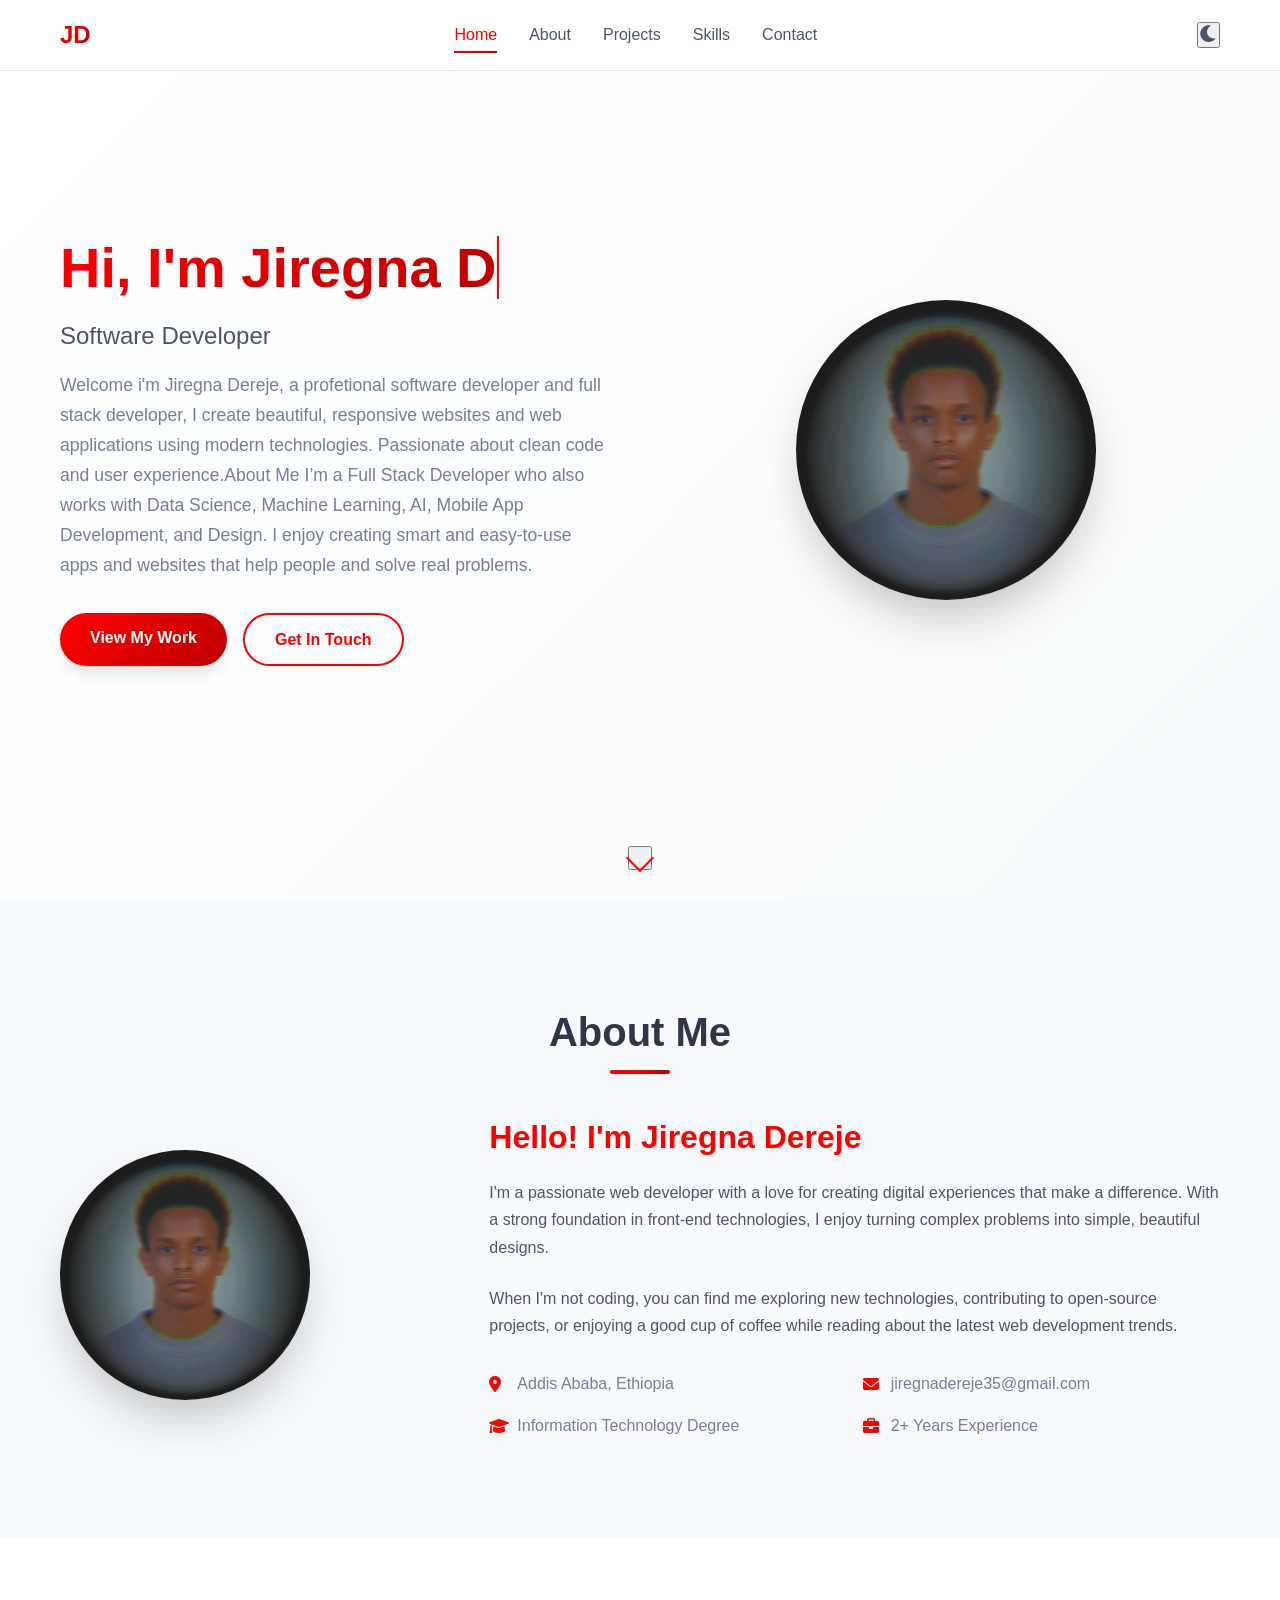
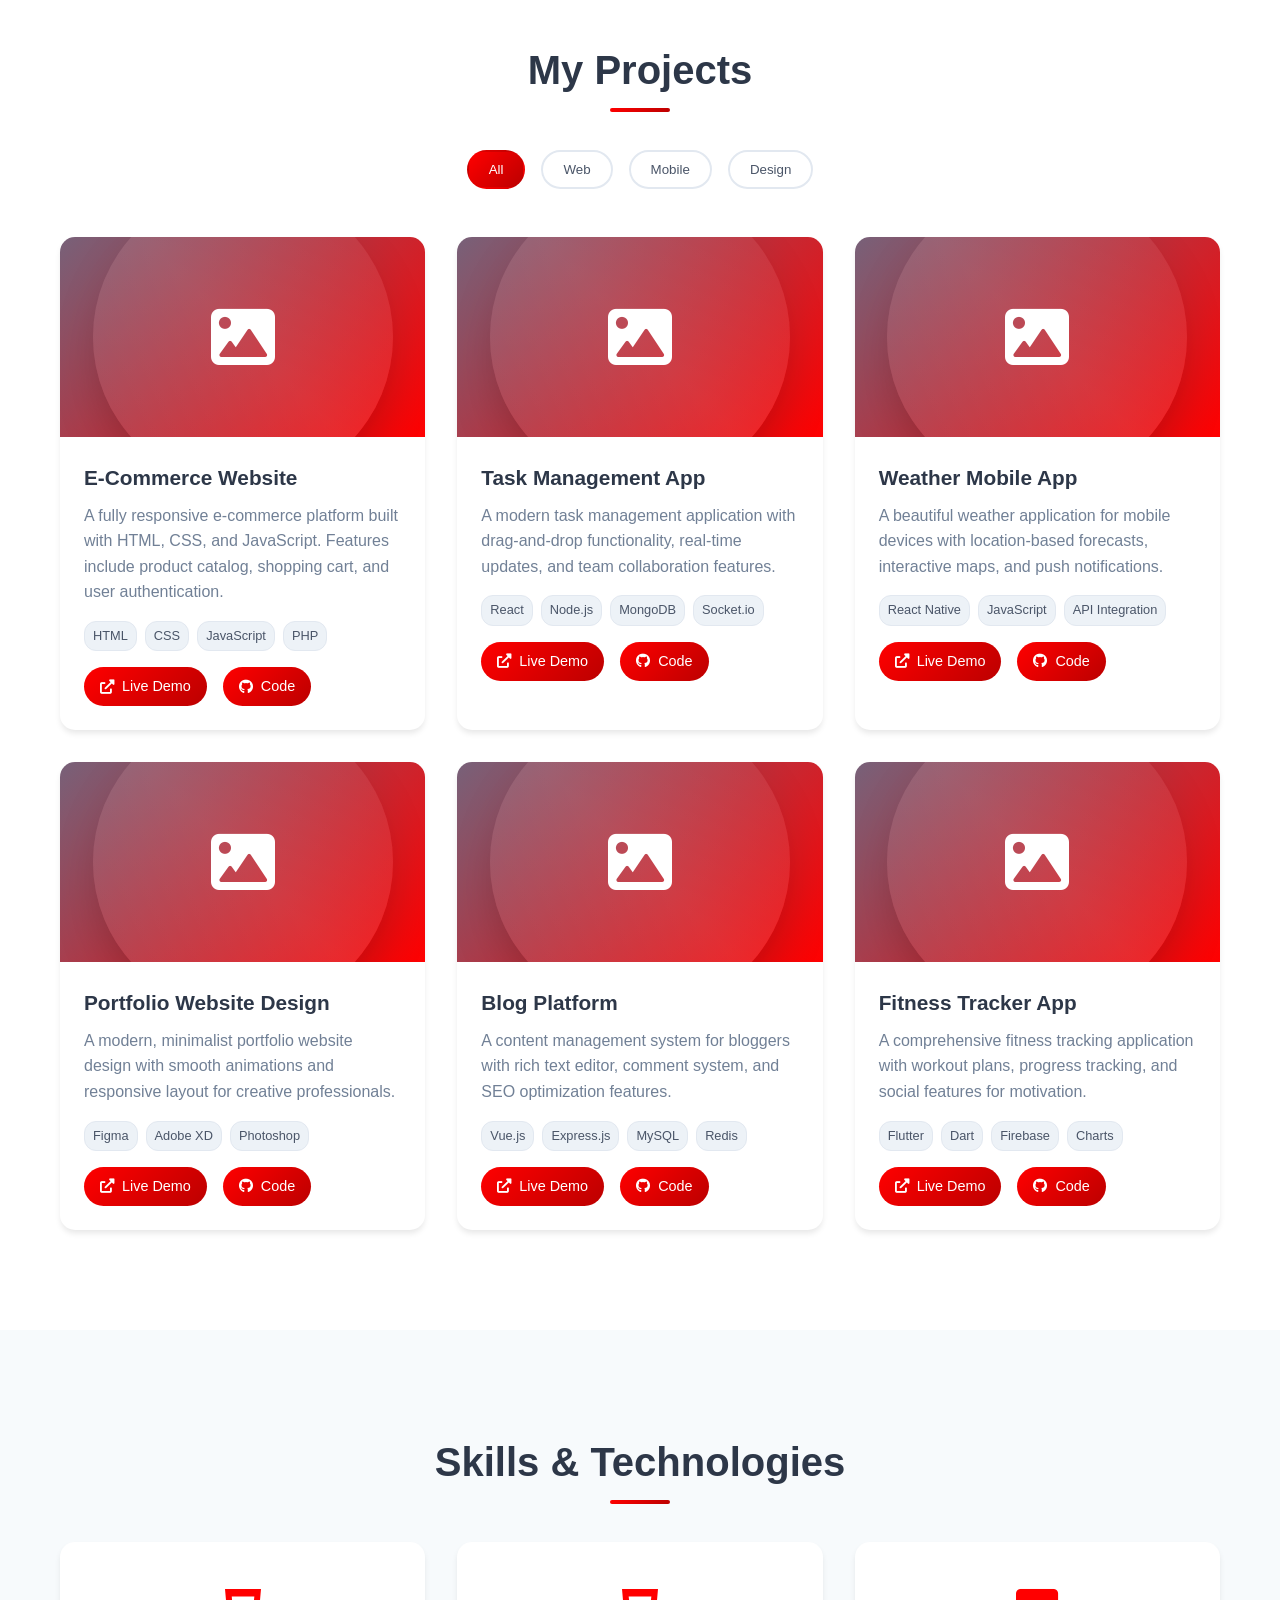
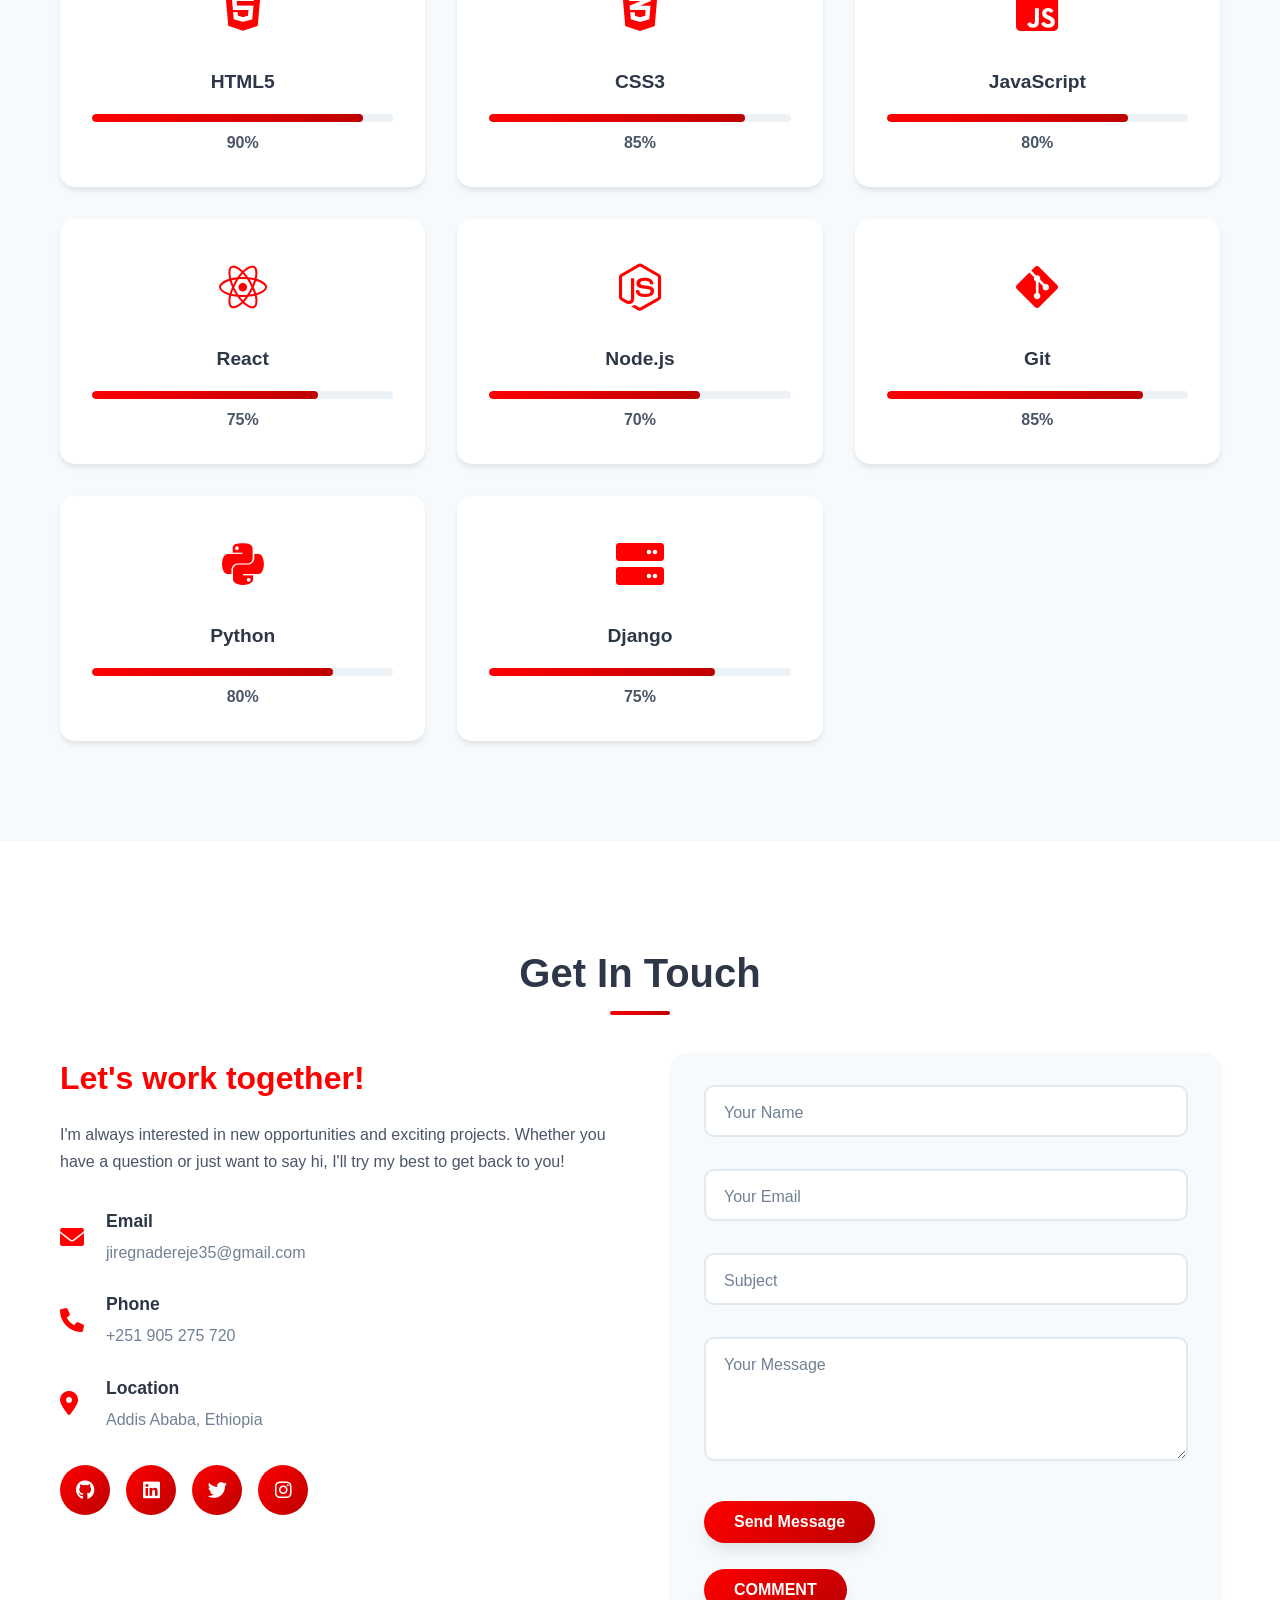
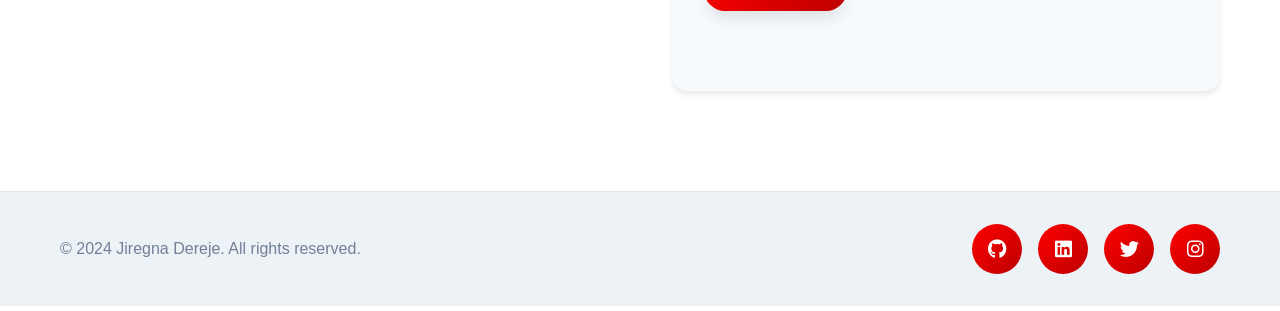
==== commit 188d08e9: "update portfolio 2" ====
--- a/index.html
+++ b/index.html
@@ -355,10 +355,11 @@
                             <textarea id="message" name="message" rows="5" required></textarea>
                             <label for="message">Your Message</label>
                         </div>
-                       <a href="https://docs.google.com/forms/d/e/1FAIpQLSd7SISfqE5SCwqB0vaEbTjcxxmYDmQosMJYewBlqE2ng7KYfA/viewform?usp=sharing&ouid=118332209393945493617" target="_blank" rel="noopener noreferrer">
-                            <button type="submit" class="btn btn-primary">Send Message</button>
+                        <button type="submit" class="btn btn-primary" >Send Message</button>
+                    </form> <br>
+                     <a href="https://docs.google.com/forms/d/e/1FAIpQLSd7SISfqE5SCwqB0vaEbTjcxxmYDmQosMJYewBlqE2ng7KYfA/viewform?usp=sharing&ouid=118332209393945493617" target="_blank" rel="noopener noreferrer">
+                            <button type="submit" class="btn btn-primary">COMMENT</button>
                         </a>
-                    </form>
                     <div id="form-message" class="form-message"></div>
                 </div>
             </div>
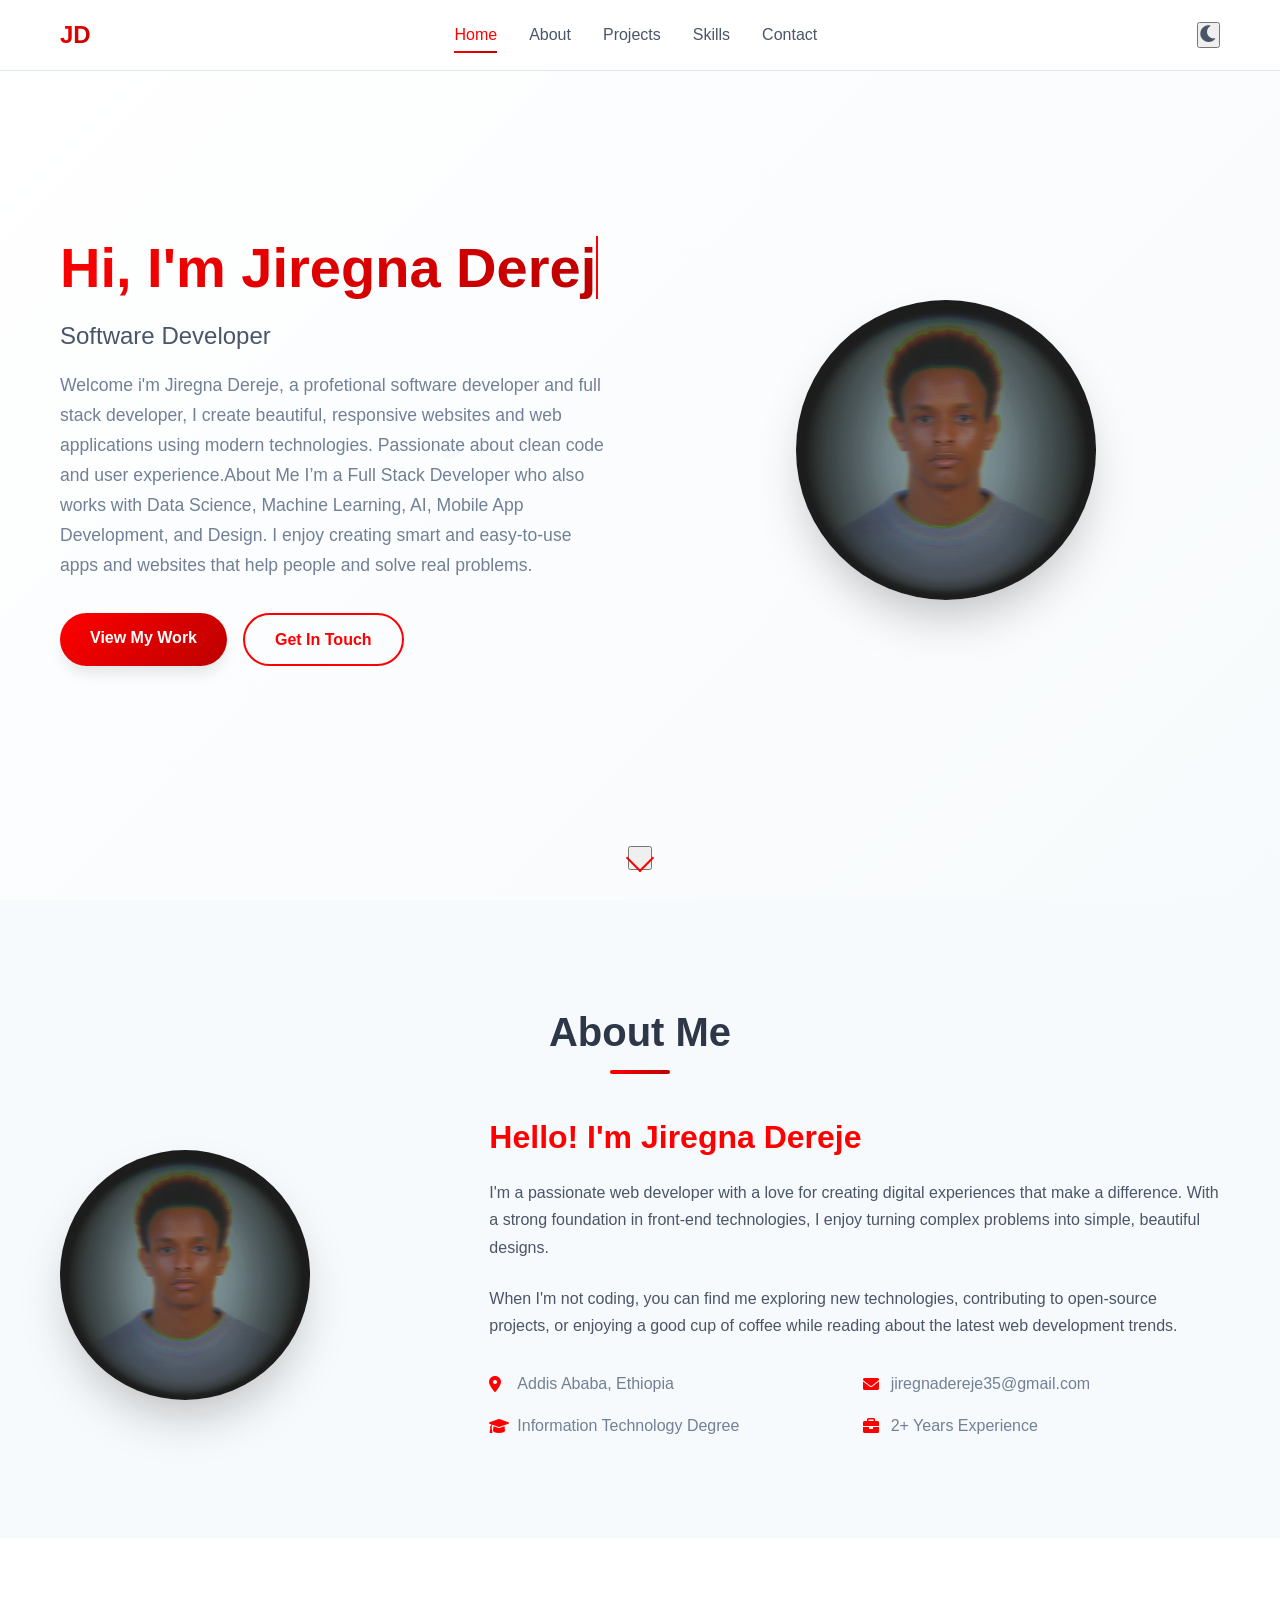
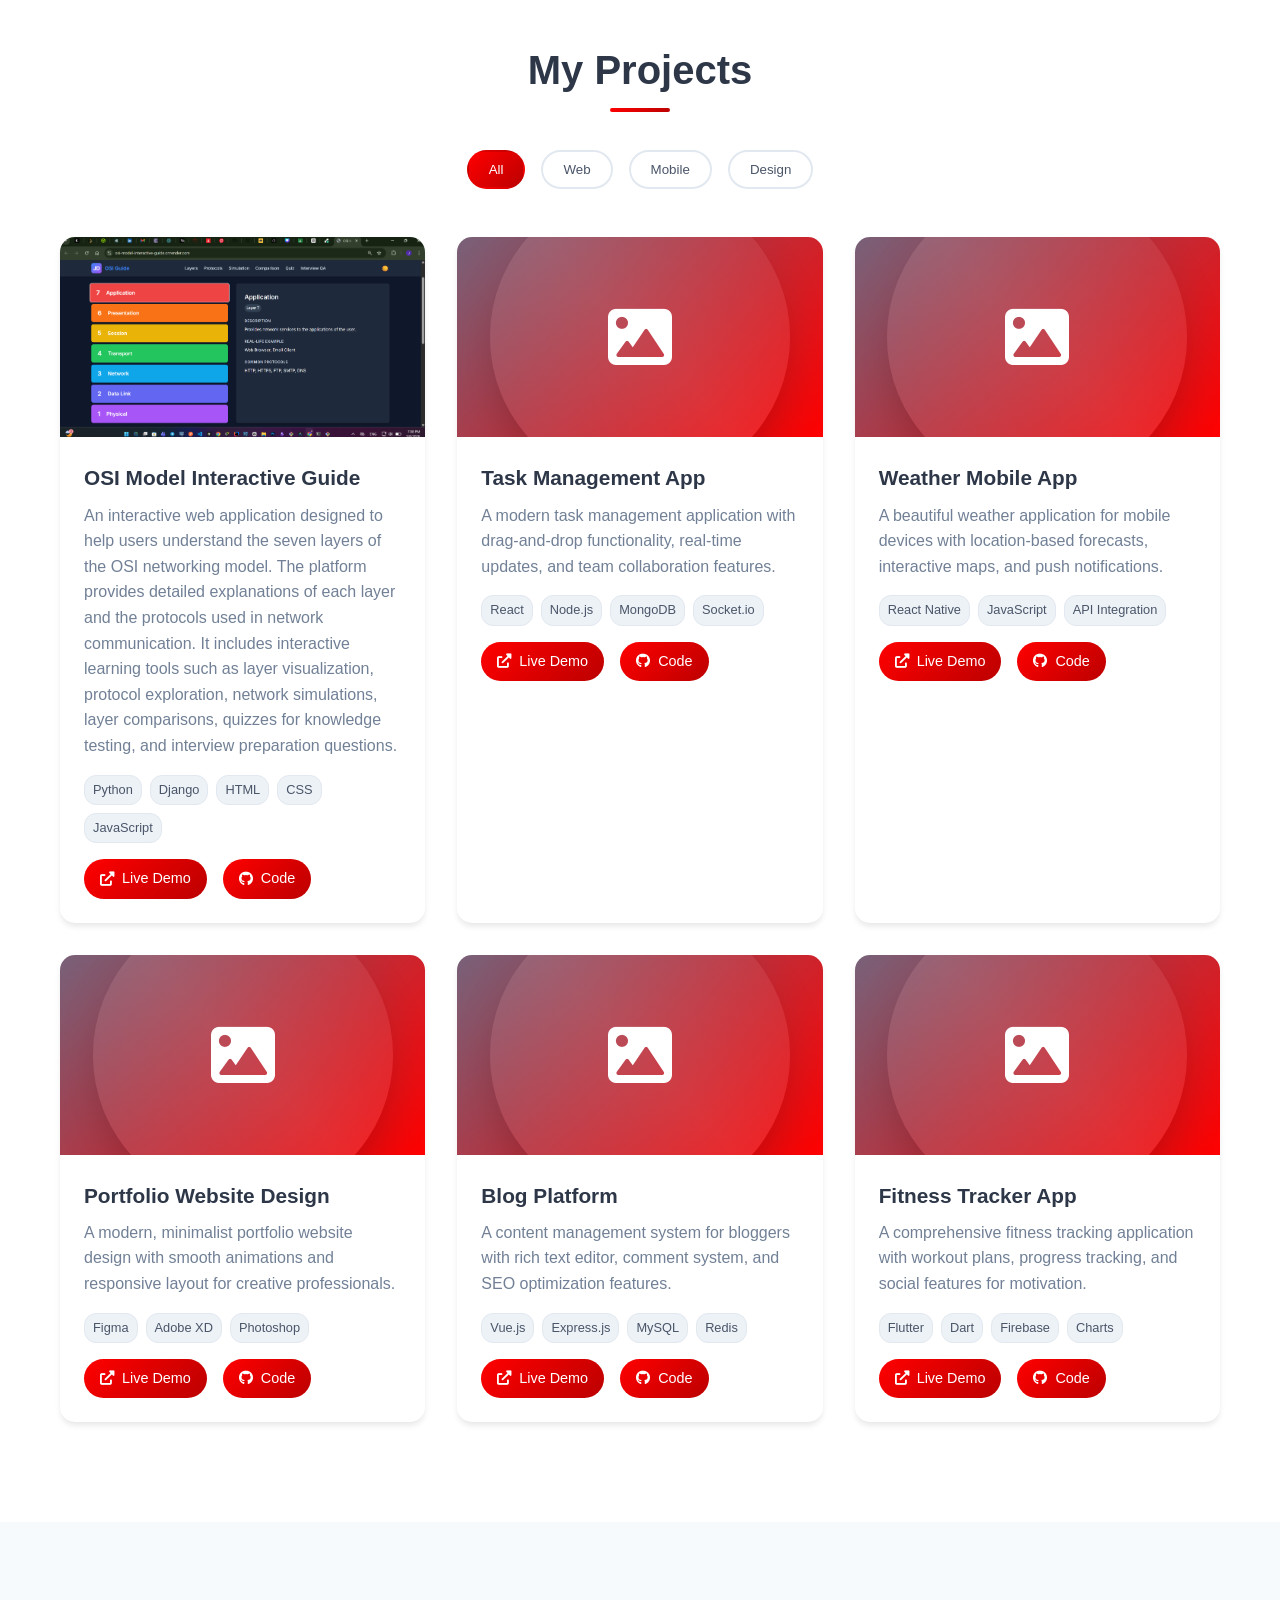
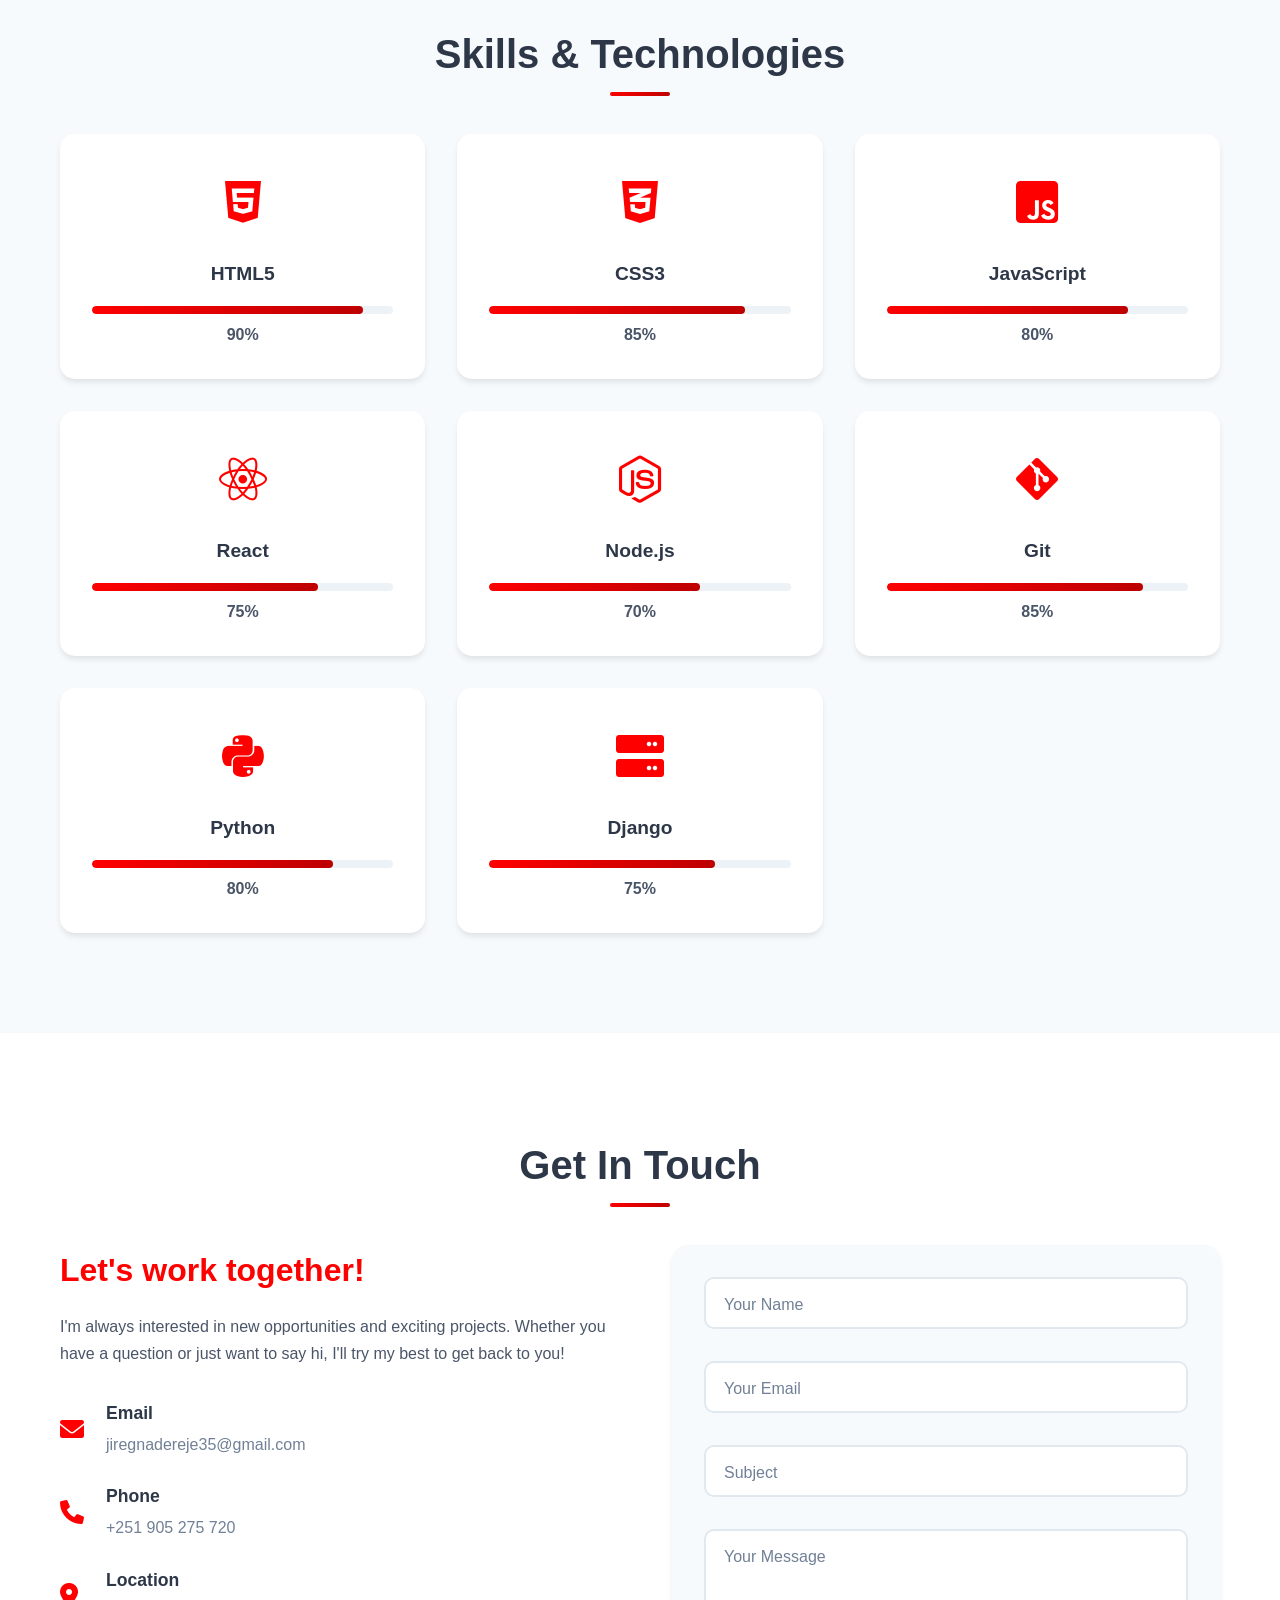
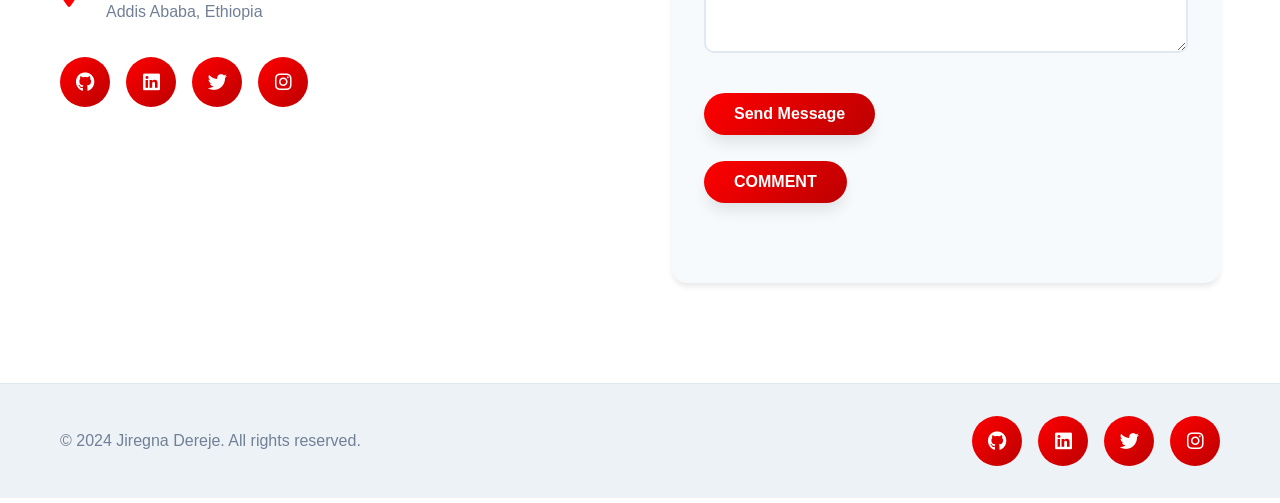
==== commit 6eb694f7: "update portfolio project add" ====
--- a/index.html
+++ b/index.html
@@ -140,13 +140,13 @@
             <div class="projects-grid" id="projects-grid" data-projects='[
                 {
                     "id": 1,
-                    "title": "E-Commerce Website",
-                    "description": "A fully responsive e-commerce platform built with HTML, CSS, and JavaScript. Features include product catalog, shopping cart, and user authentication.",
-                    "image": "assets/project1.jpg",
+                    "title": "OSI Model Interactive Guide",
+                    "description": "An interactive web application designed to help users understand the seven layers of the OSI networking model. The platform provides detailed explanations of each layer and the protocols used in network communication. It includes interactive learning tools such as layer visualization, protocol exploration, network simulations, layer comparisons, quizzes for knowledge testing, and interview preparation questions.",
+                    "image": "assets/osi.png",
                     "category": "web",
-                    "technologies": ["HTML", "CSS", "JavaScript", "PHP"],
-                    "liveLink": "https://jiregnadereje.github.io/ecommerce-website",
-                    "githubLink": "https://github.com/jiregnadereje/ecommerce-website"
+                    "technologies": ["Python","Django","HTML", "CSS", "JavaScript"],
+                    "liveLink": "https://osi-model-interactive-guide.onrender.com",
+                    "githubLink": "https://github.com/JDjire/OSI-Model-Interactive-Guide"
                 },
                 {
                     "id": 2,
--- a/style.css
+++ b/style.css
@@ -553,6 +553,13 @@
     overflow: hidden;
 }
 
+.project-image img {
+    width: 100%;
+    height: 100%;
+    object-fit: cover;
+    display: block;
+}
+
 .project-image::before {
     content: '';
     position: absolute;
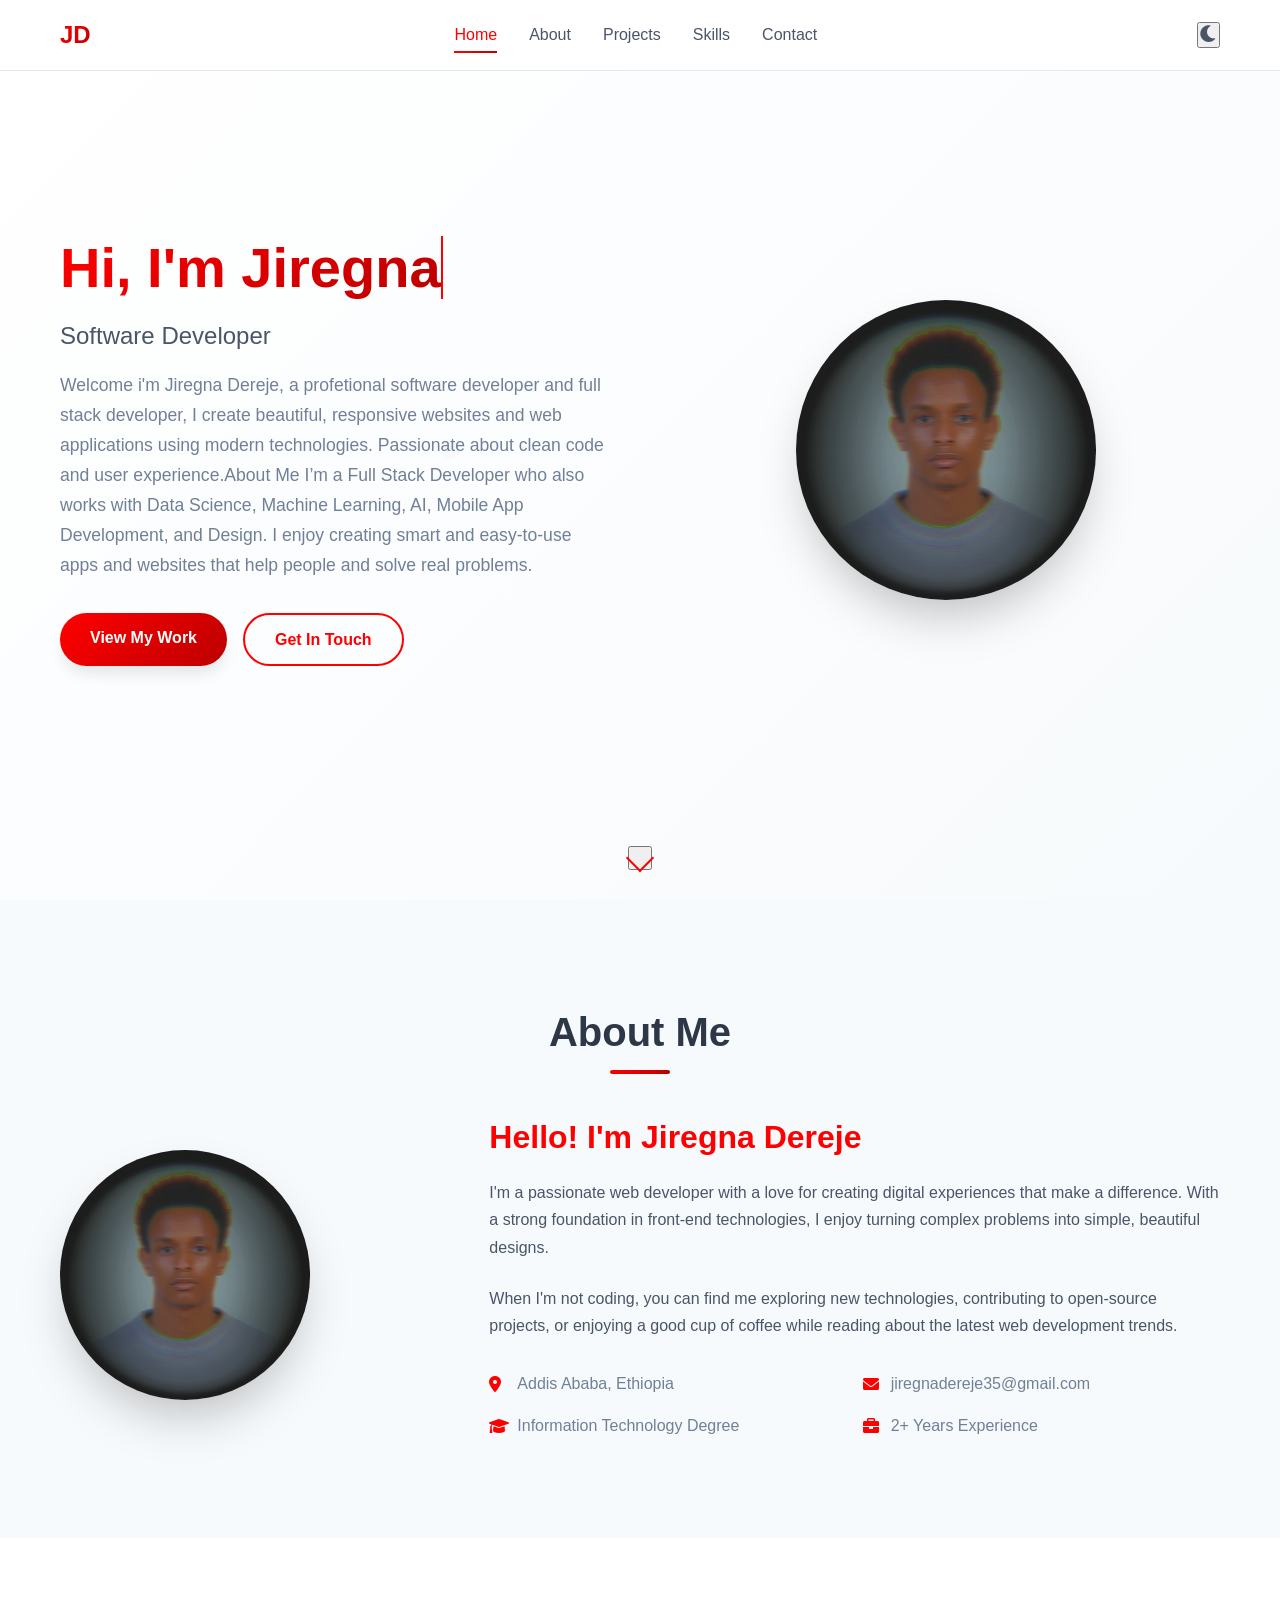
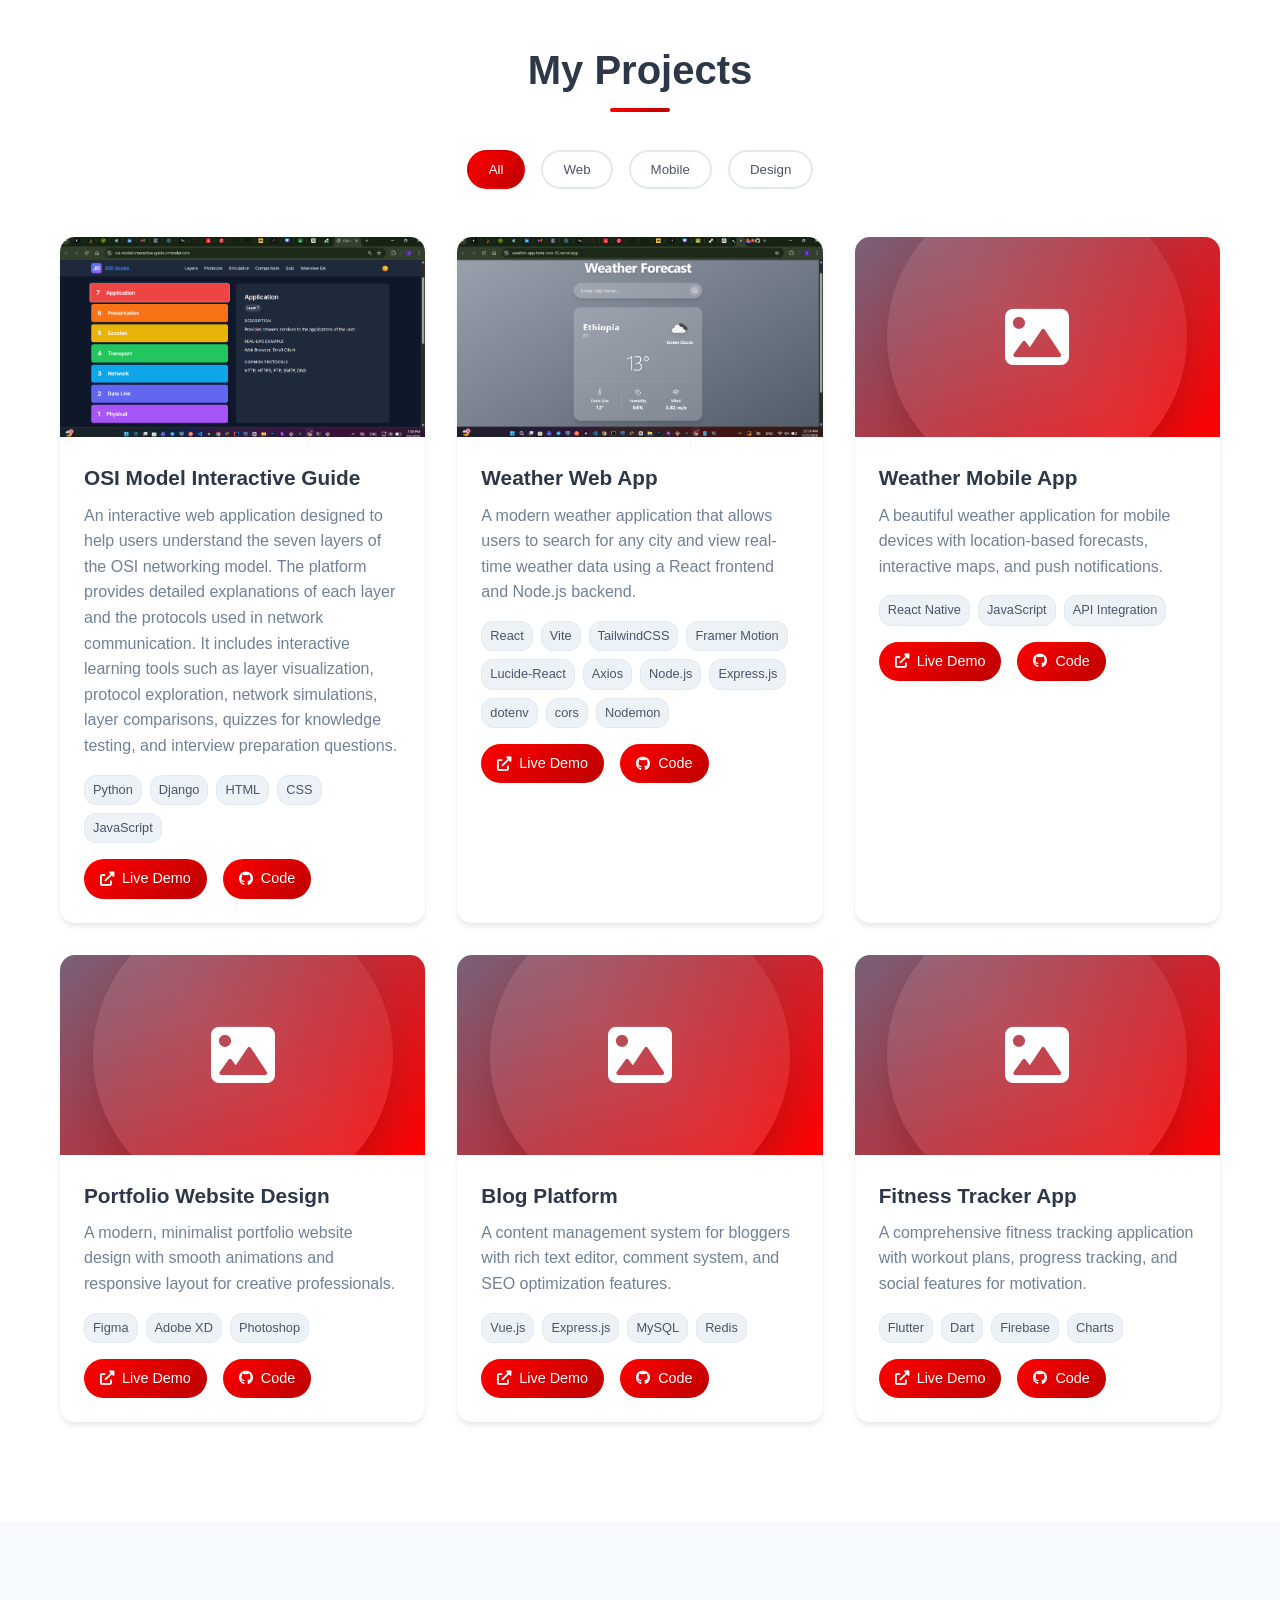
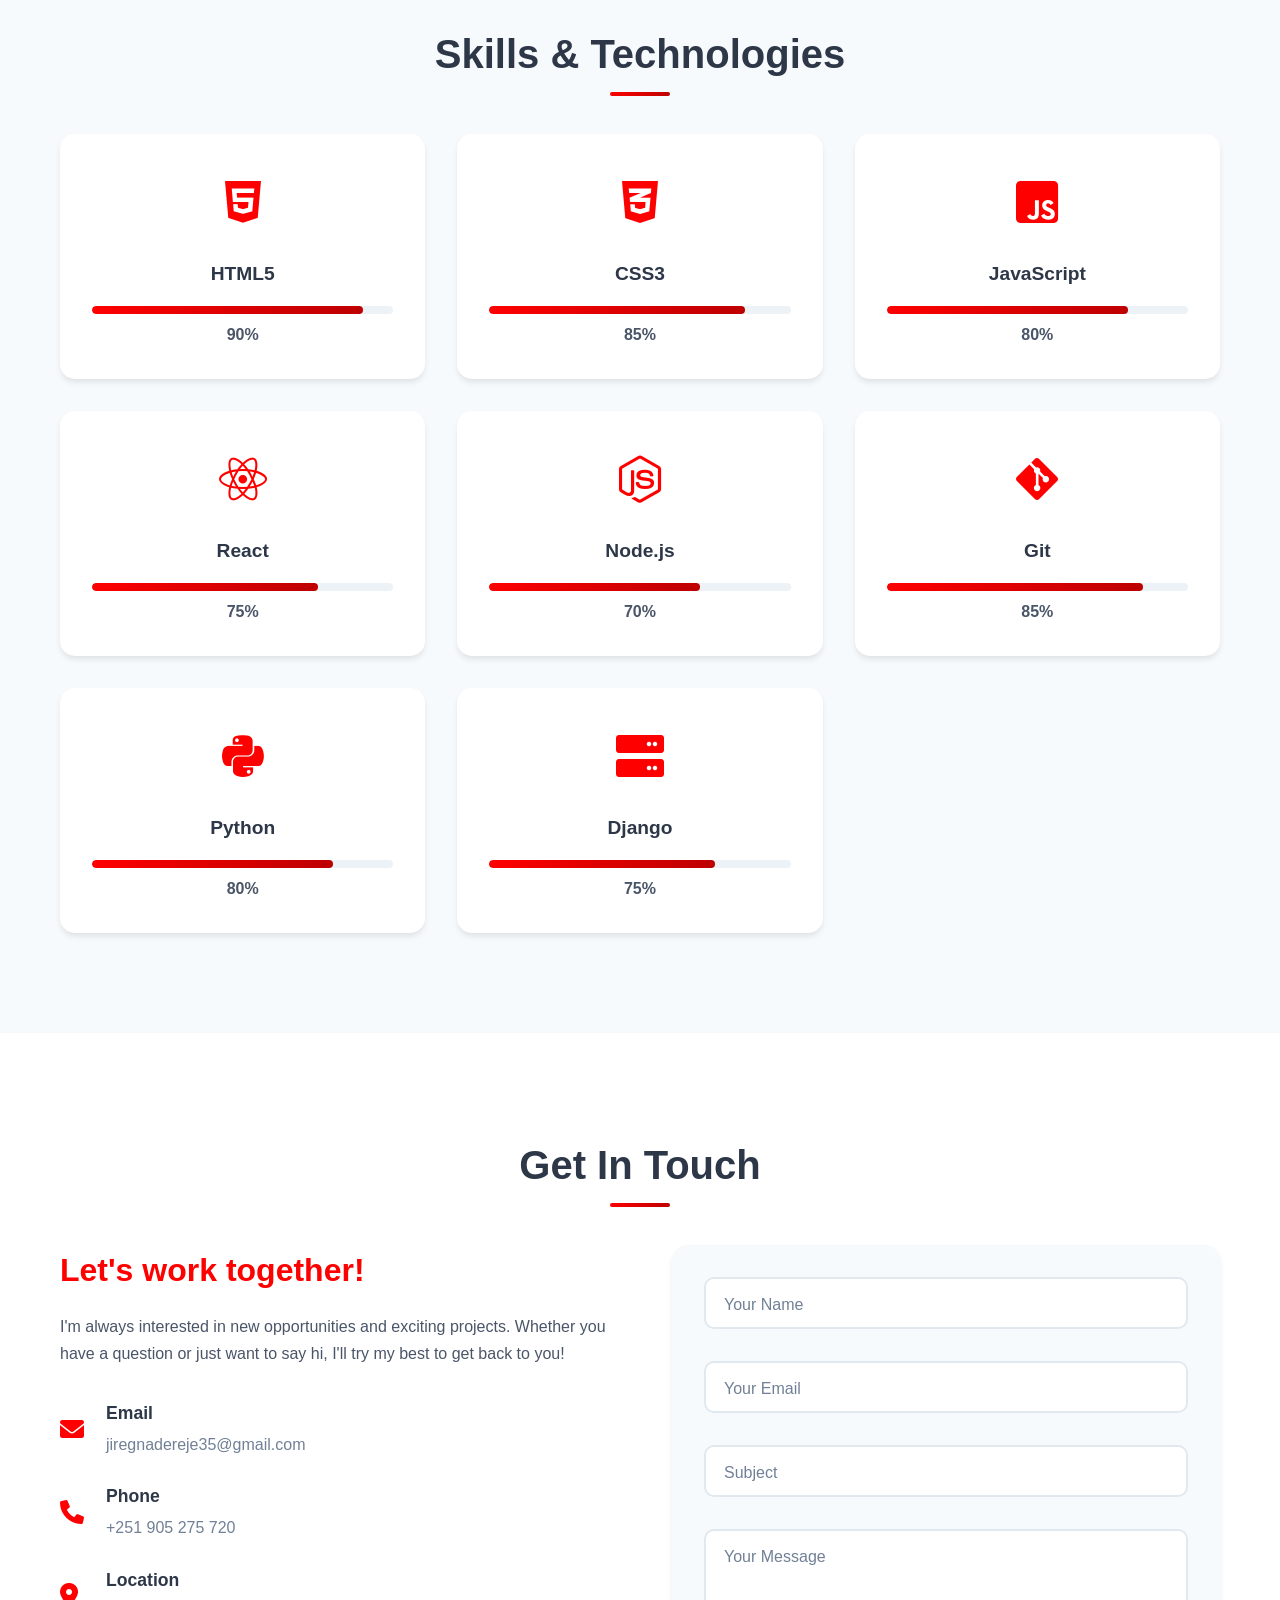
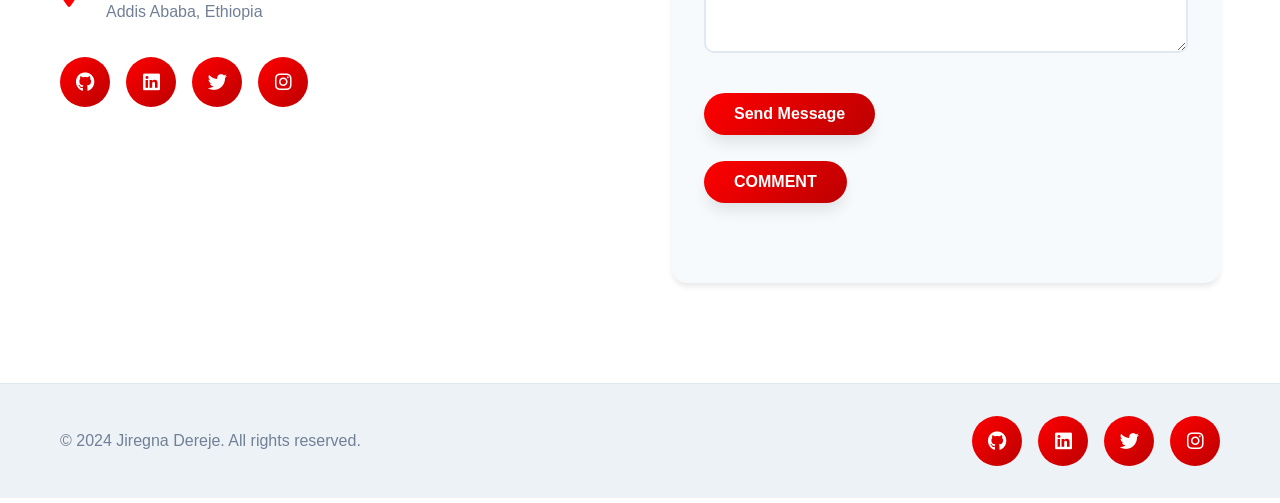
==== commit 640eb534: "Update portfolio content" ====
--- a/index.html
+++ b/index.html
@@ -150,13 +150,13 @@
                 },
                 {
                     "id": 2,
-                    "title": "Task Management App",
-                    "description": "A modern task management application with drag-and-drop functionality, real-time updates, and team collaboration features.",
-                    "image": "assets/project2.jpg",
+                    "title": "Weather Web App",
+                    "description": "A modern weather application that allows users to search for any city and view real-time weather data using a React frontend and Node.js backend.",
+                    "image": "assets/Weather App.png",
                     "category": "web",
-                    "technologies": ["React", "Node.js", "MongoDB", "Socket.io"],
-                    "liveLink": "https://jiregnadereje.github.io/task-management-app",
-                    "githubLink": "https://github.com/jiregnadereje/task-management-app"
+                    "technologies": ["React","Vite", "TailwindCSS","Framer Motion","Lucide-React","Axios","Node.js","Express.js","dotenv","cors","Nodemon"],
+                    "liveLink": "https://weather-app-beta-rose-25.vercel.app/",
+                    "githubLink": "https://github.com/JDjire/weather-app"
                 },
                 {
                     "id": 3,
--- a/style.css
+++ b/style.css
@@ -842,15 +842,15 @@
 }
 
 .form-message.success {
-    background: rgba(34, 197, 94, 0.1);
-    color: #16a34a;
-    border: 1px solid rgba(34, 197, 94, 0.2);
+    background: #166534;
+    color: #ecfdf5;
+    border: 1px solid #14532d;
 }
 
 .form-message.error {
-    background: rgba(239, 68, 68, 0.1);
-    color: #dc2626;
-    border: 1px solid rgba(239, 68, 68, 0.2);
+    background: #991b1b;
+    color: #fef2f2;
+    border: 1px solid #7f1d1d;
 }
 
 /* Footer */
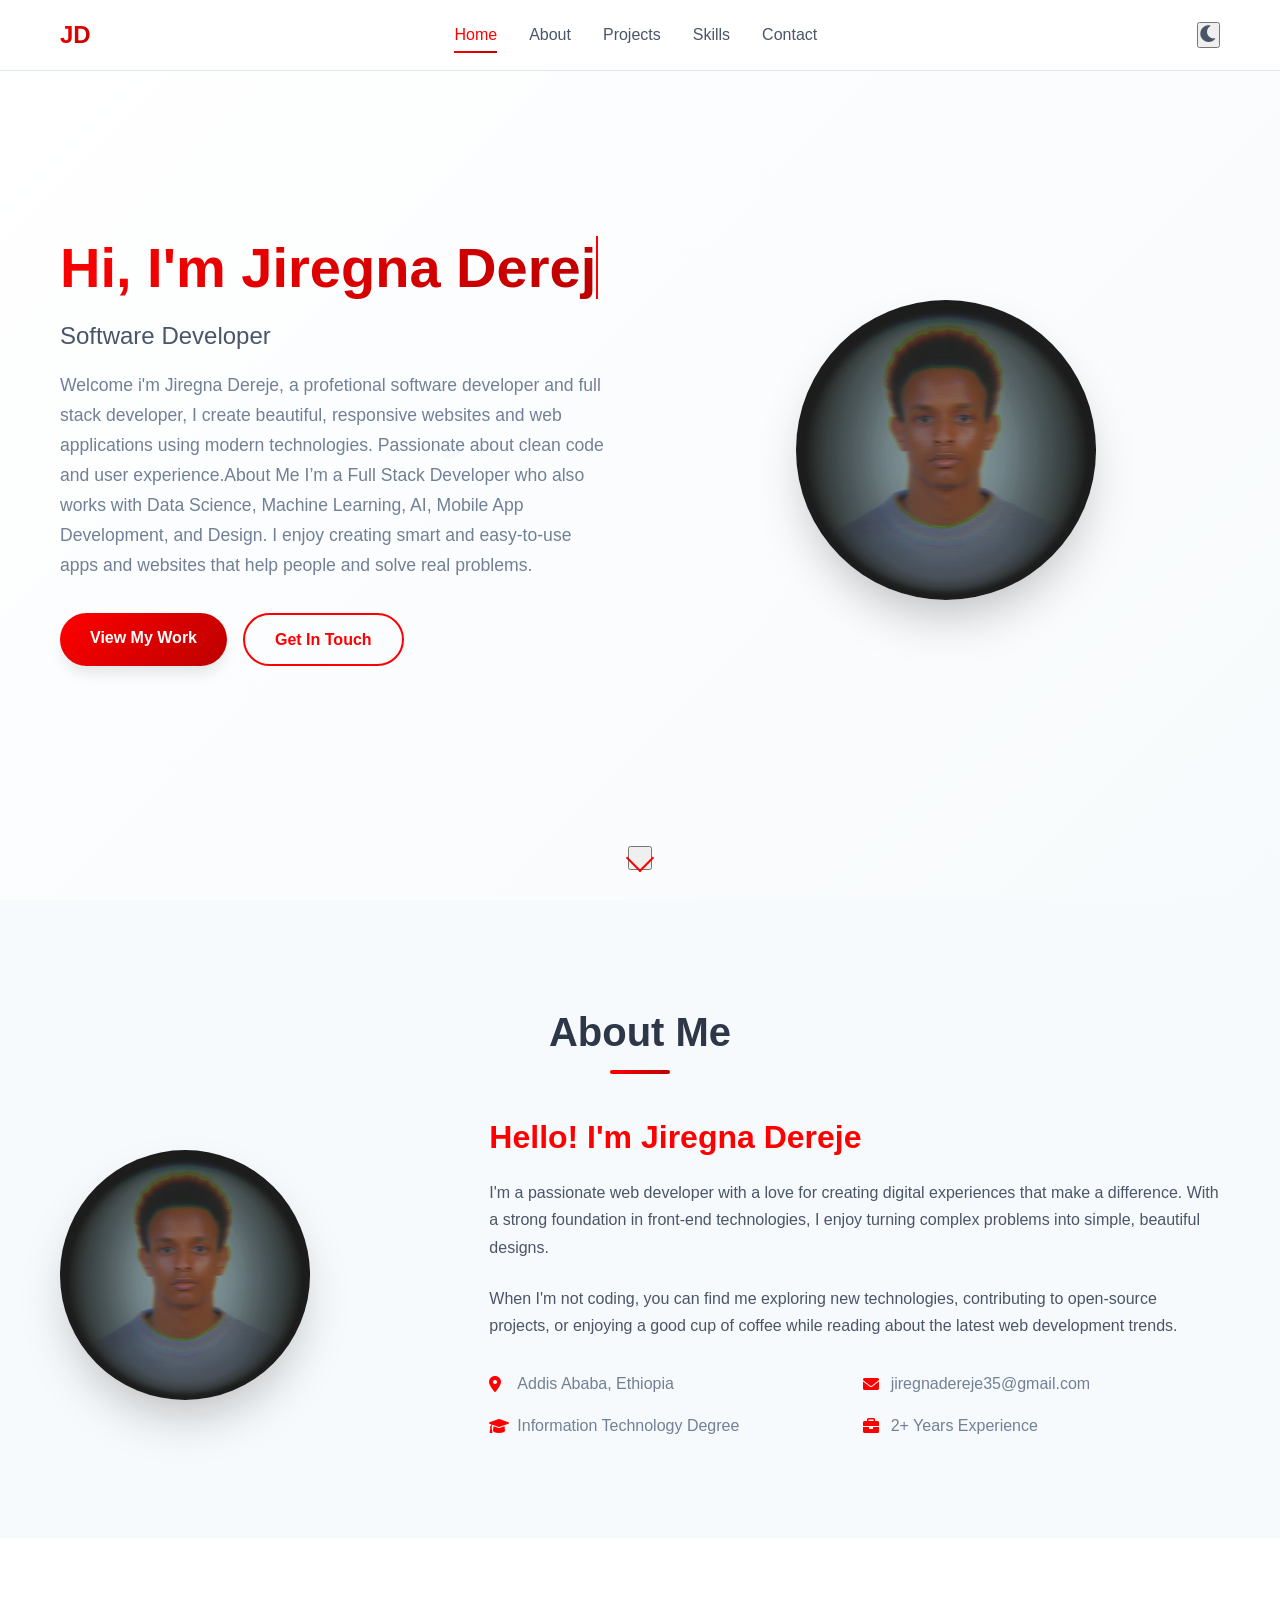
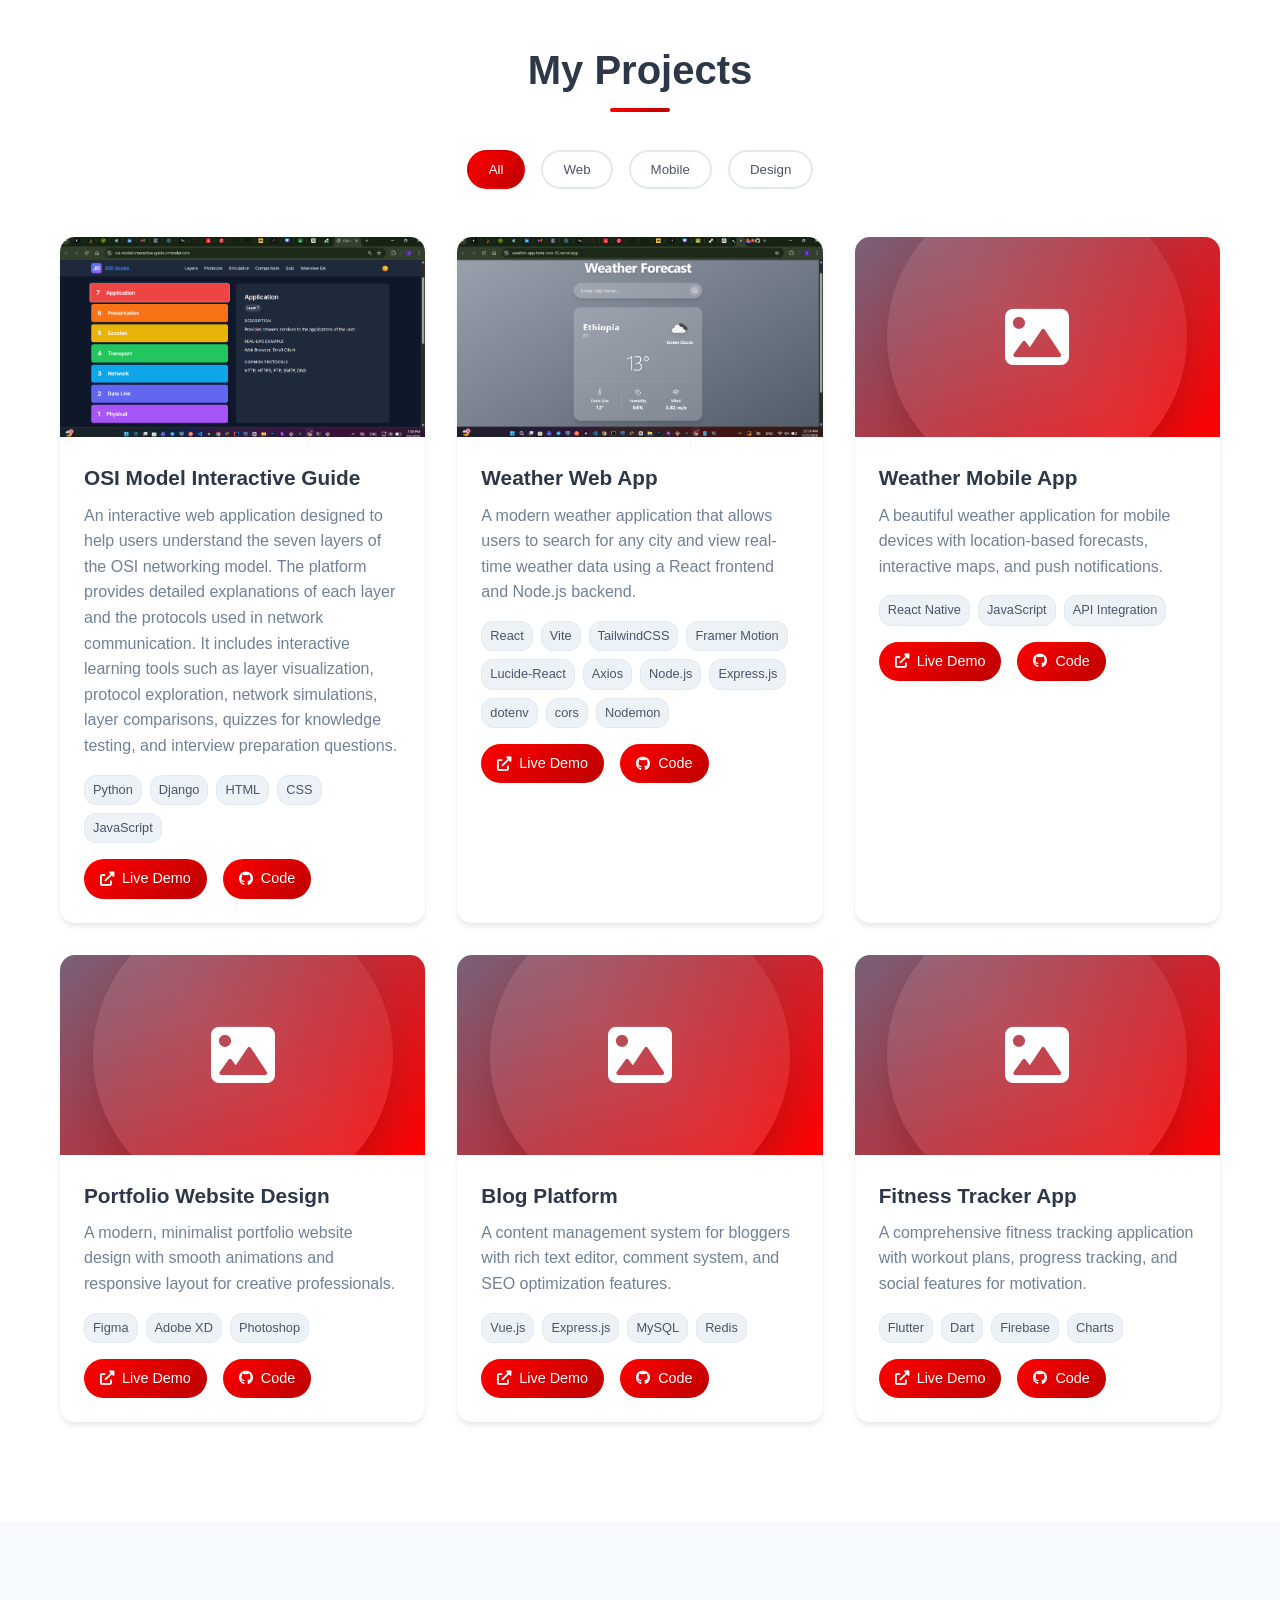
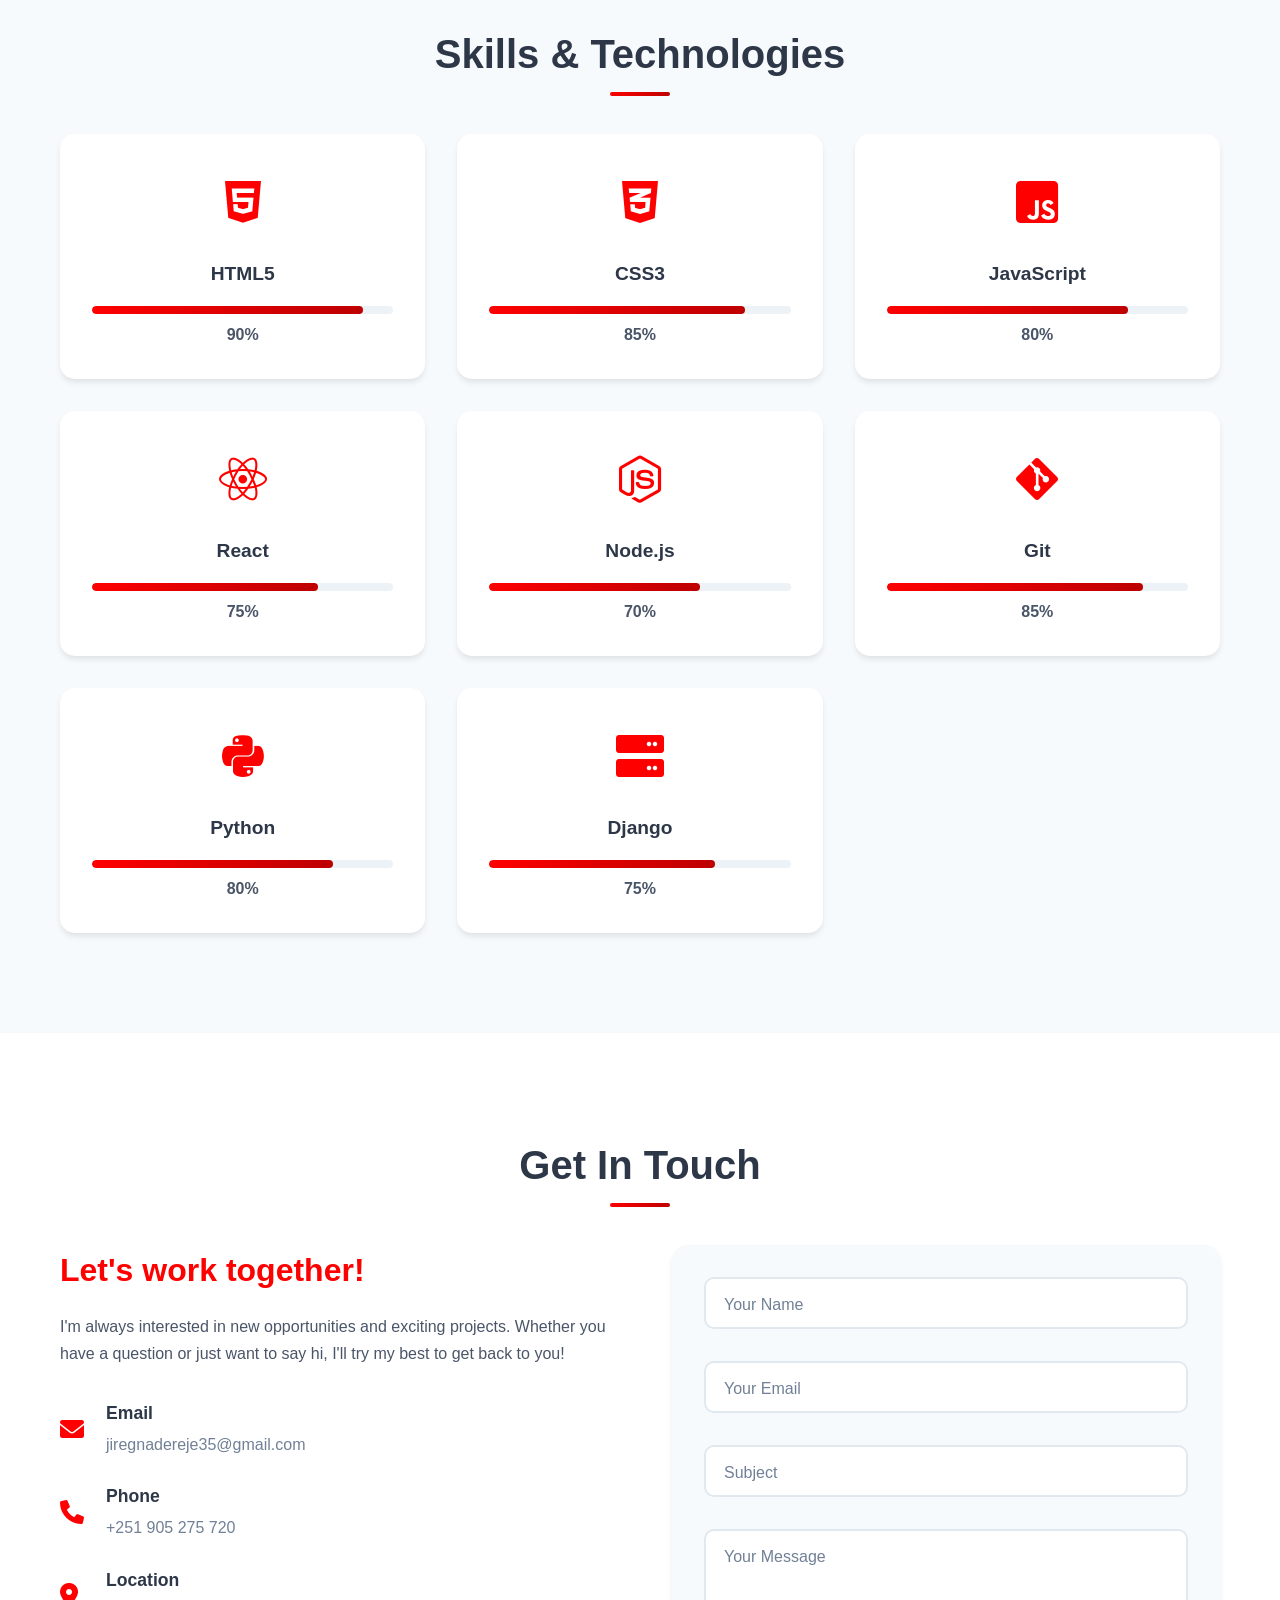
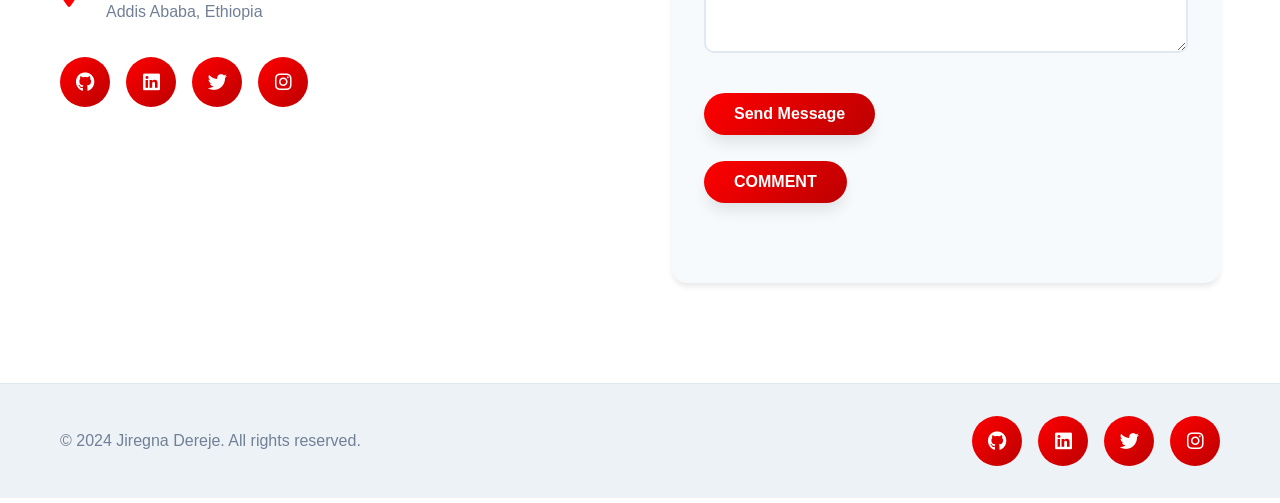
==== commit 53860261: "weather jd logo" ====
--- a/index.html
+++ b/index.html
@@ -155,7 +155,7 @@
                     "image": "assets/Weather App.png",
                     "category": "web",
                     "technologies": ["React","Vite", "TailwindCSS","Framer Motion","Lucide-React","Axios","Node.js","Express.js","dotenv","cors","Nodemon"],
-                    "liveLink": "https://weather-app-beta-rose-25.vercel.app/",
+                    "liveLink": "https://jd-weather-app-tau.vercel.app/",
                     "githubLink": "https://github.com/JDjire/weather-app"
                 },
                 {
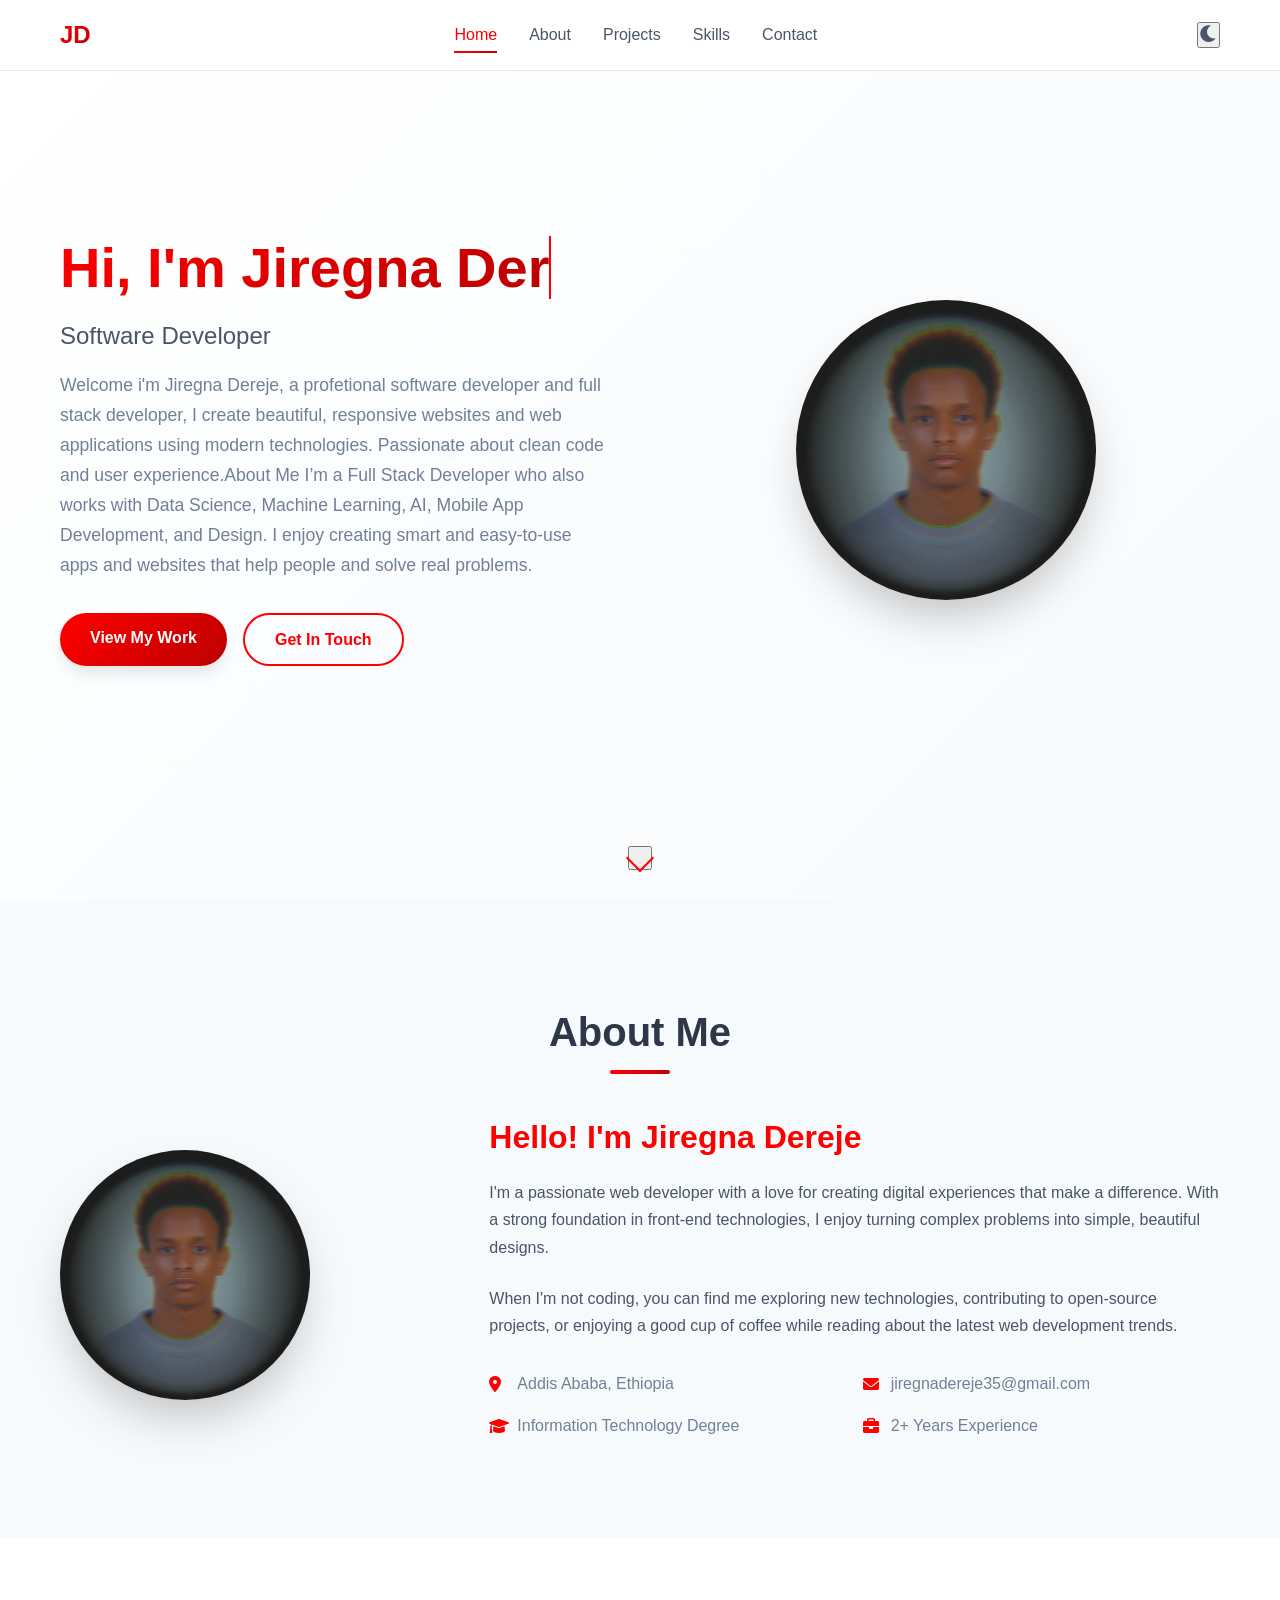
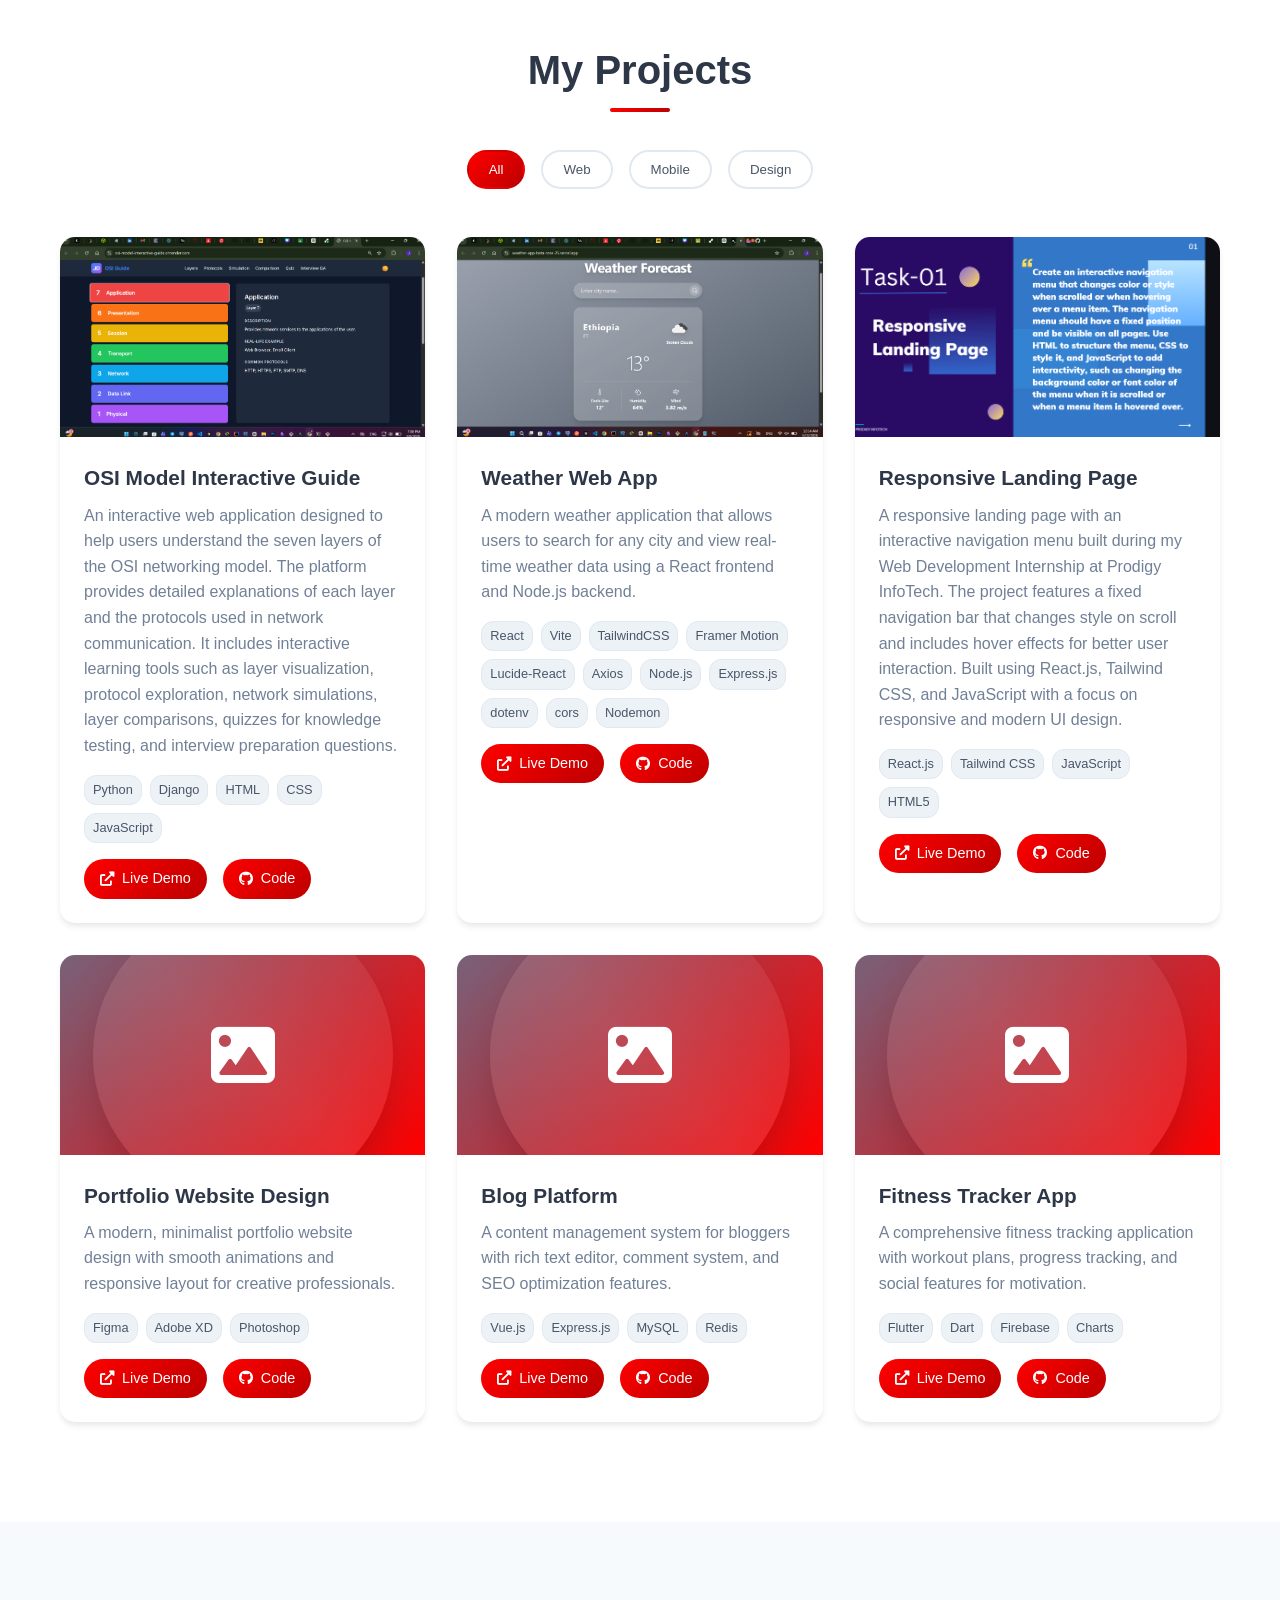
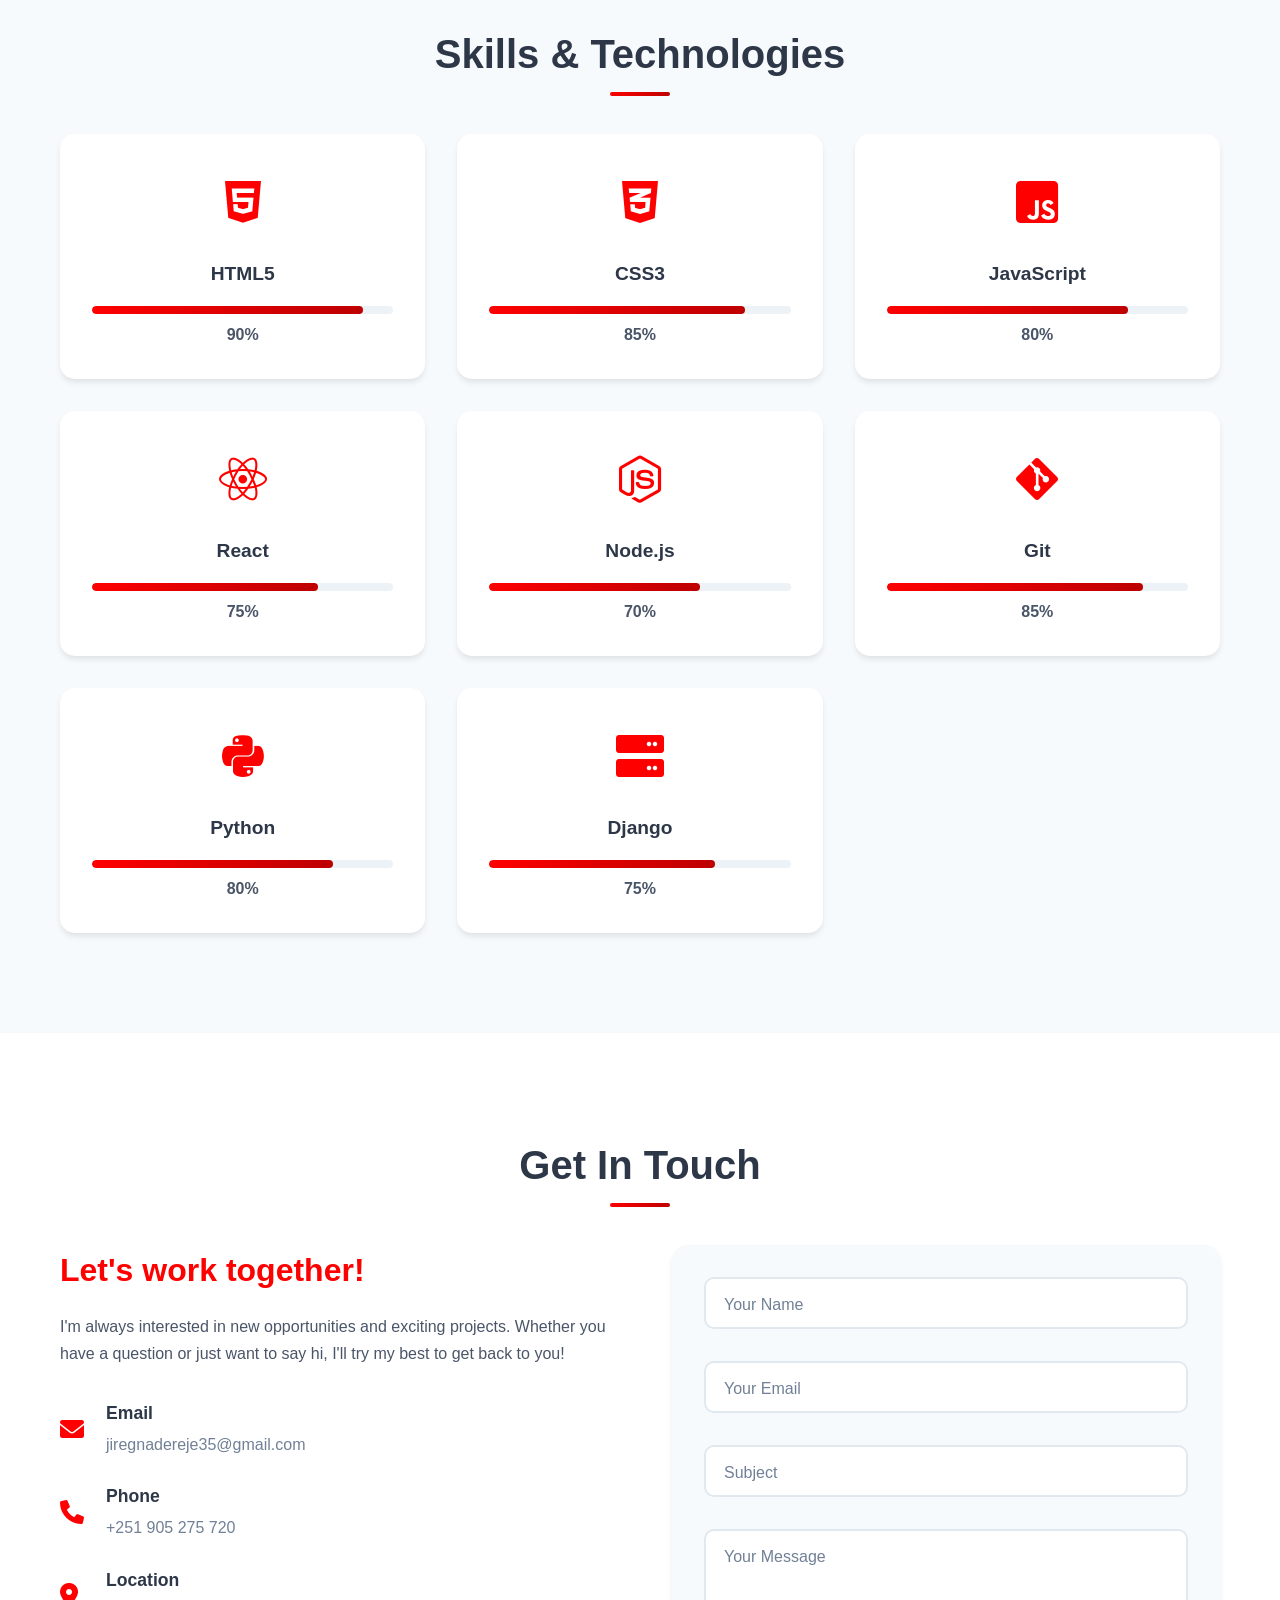
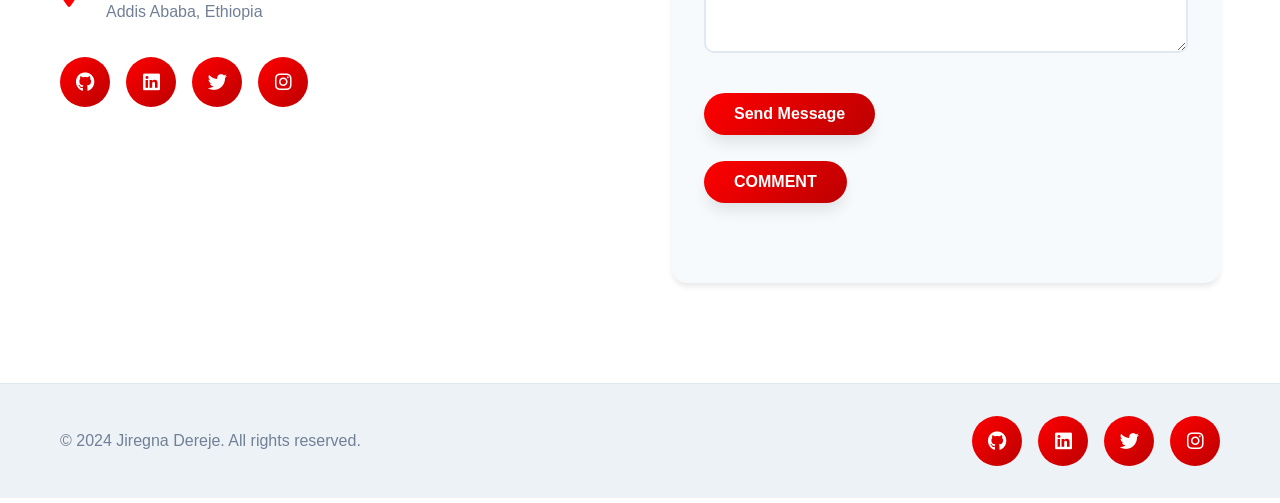
==== commit 05ed35cd: "Responsive Landing Page" ====
--- a/index.html
+++ b/index.html
@@ -160,13 +160,13 @@
                 },
                 {
                     "id": 3,
-                    "title": "Weather Mobile App",
-                    "description": "A beautiful weather application for mobile devices with location-based forecasts, interactive maps, and push notifications.",
-                    "image": "assets/project3.jpg",
-                    "category": "mobile",
-                    "technologies": ["React Native", "JavaScript", "API Integration"],
-                    "liveLink": "https://jiregnadereje.github.io/weather-mobile-app",
-                    "githubLink": "https://github.com/jiregnadereje/weather-mobile-app"
+                    "title": "Responsive Landing Page",
+                    "description": "A responsive landing page with an interactive navigation menu built during my Web Development Internship at Prodigy InfoTech. The project features a fixed navigation bar that changes style on scroll and includes hover effects for better user interaction. Built using React.js, Tailwind CSS, and JavaScript with a focus on responsive and modern UI design.",
+                    "image": "assets/Responsive Landing Page.png",
+                    "category": "web",
+                    "technologies": ["React.js", "Tailwind CSS", "JavaScript", "HTML5"],
+                    "liveLink": "https://prodigy-wd-01-gilt-xi.vercel.app/",
+                    "githubLink": "https://github.com/JDjire/PRODIGY_WD_01"
                 },
                 {
                     "id": 4,
